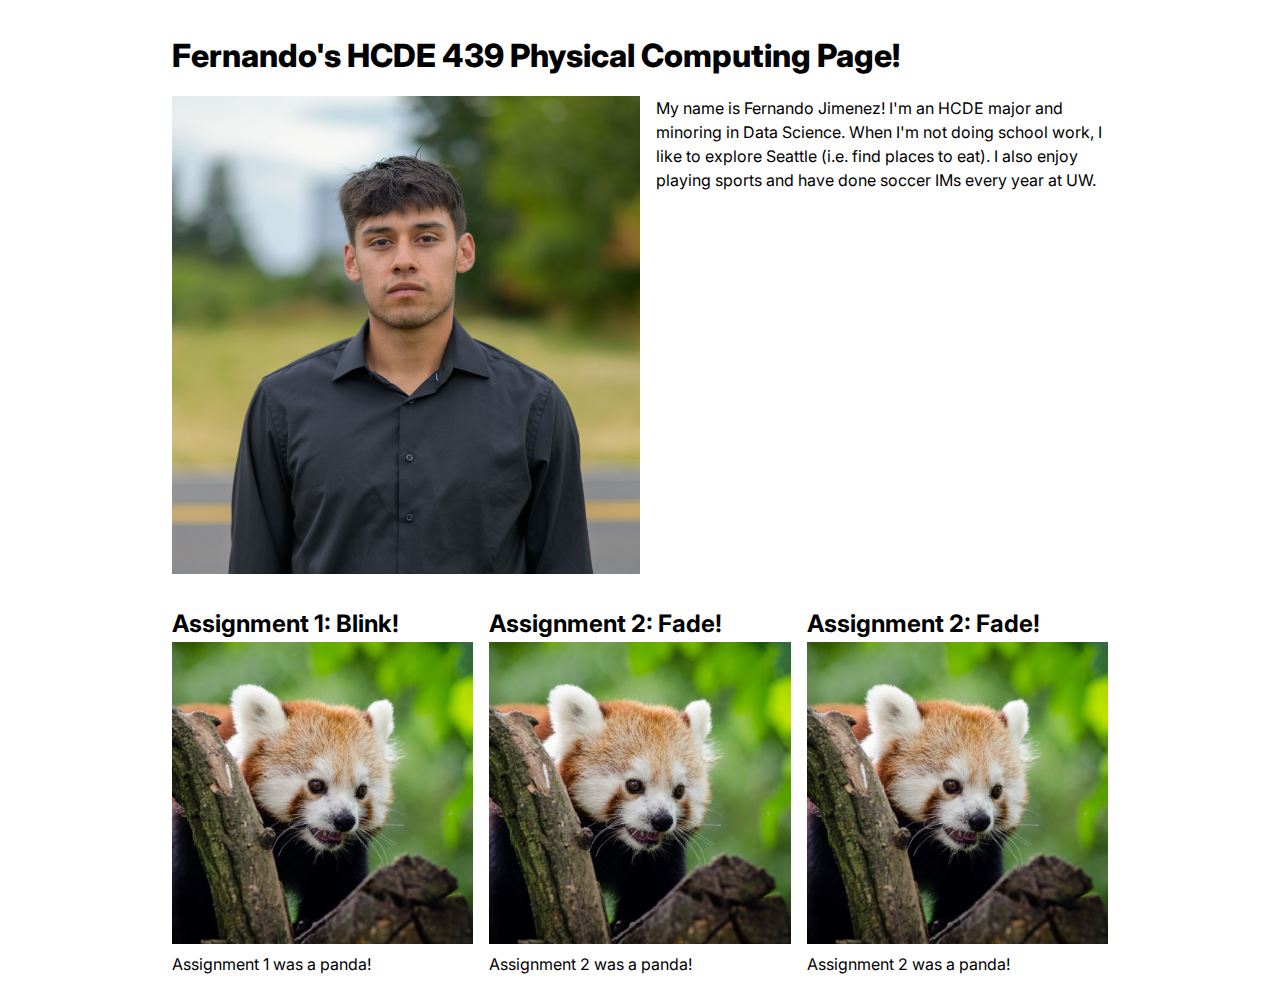
==== index.html @ 42ec4fe7 "Testing my portfolio site" ====
<!DOCTYPE html>
<html>
  <head>
    <meta charset="utf-8" />
    <meta name="viewport" content="width=device-width, maximum-scale=1.0" />

    <title>Example Student's HCDE 439 Physical Computing Page!</title>

    <link href="style.css" rel="stylesheet" />
  </head>
  <body>
    <h1>Fernando's HCDE 439 Physical Computing Page!</h1>

    <div class="header">
      <img src="profile-pic.jpeg" />
      <p>
        My name is Fernando Jimenez! I'm an HCDE major and minoring in Data Science. When I'm not doing school work, I like to 
        explore Seattle (i.e. find places to eat). I also enjoy playing sports and have done soccer IMs every year at UW.
      </p>
    </div>

    <div class="grid">
      <div class="assignment">
        <a href="a1.html">
          <h2>Assignment 1: Blink!</h2>
          <img src="red-panda.jpg" />
        </a>
        <p>Assignment 1 was a panda!</p>
      </div>

      <div class="assignment">
        <a href="a2.html">
          <h2>Assignment 2: Fade!</h2>
          <img src="red-panda.jpg" />
        </a>
        <p>Assignment 2 was a panda!</p>
      </div>

      <div class="assignment">
        <a href="a2.html">
          <h2>Assignment 2: Fade!</h2>
          <img src="red-panda.jpg" />
        </a>
        <p>Assignment 2 was a panda!</p>
      </div>
    </div>
  </body>
</html>
---- style.css ----
@import url("https://fonts.googleapis.com/css2?family=Inter:wght@100;200;300;400;500;600;700;800;900&display=swap");

*,
*::before,
*::after {
  box-sizing: border-box;
}

* {
  margin: 0;
}

img,
picture,
video,
canvas,
svg {
  display: block;
  max-width: 100%;
}

body {
  font-family: "Inter", sans-serif;
  line-height: 1.5;
  -webkit-font-smoothing: antialiased;
  max-width: 1000px;
  padding: 2em;
  margin: auto;
}

h1 {
  font-weight: 800;
}

h2 {
  font-weight: 700;
}

.header {
  display: flex;
  gap: 1em;
  margin-top: 1em;
}

.header img {
  width: 50%;
  object-fit: cover;
}

.grid {
  display: grid;
  grid-template-columns: repeat(auto-fit, minmax(250px, 1fr));
  gap: 1em;
  margin-top: 2em;
}

.assignment a {
  color: #000;
  text-decoration: none;
}

.assignment a:hover {
  color: #f06;
}

.assignment img {
  aspect-ratio: 1;
  object-fit: cover;
}

.assignment p {
  margin-top: 0.5em;
}
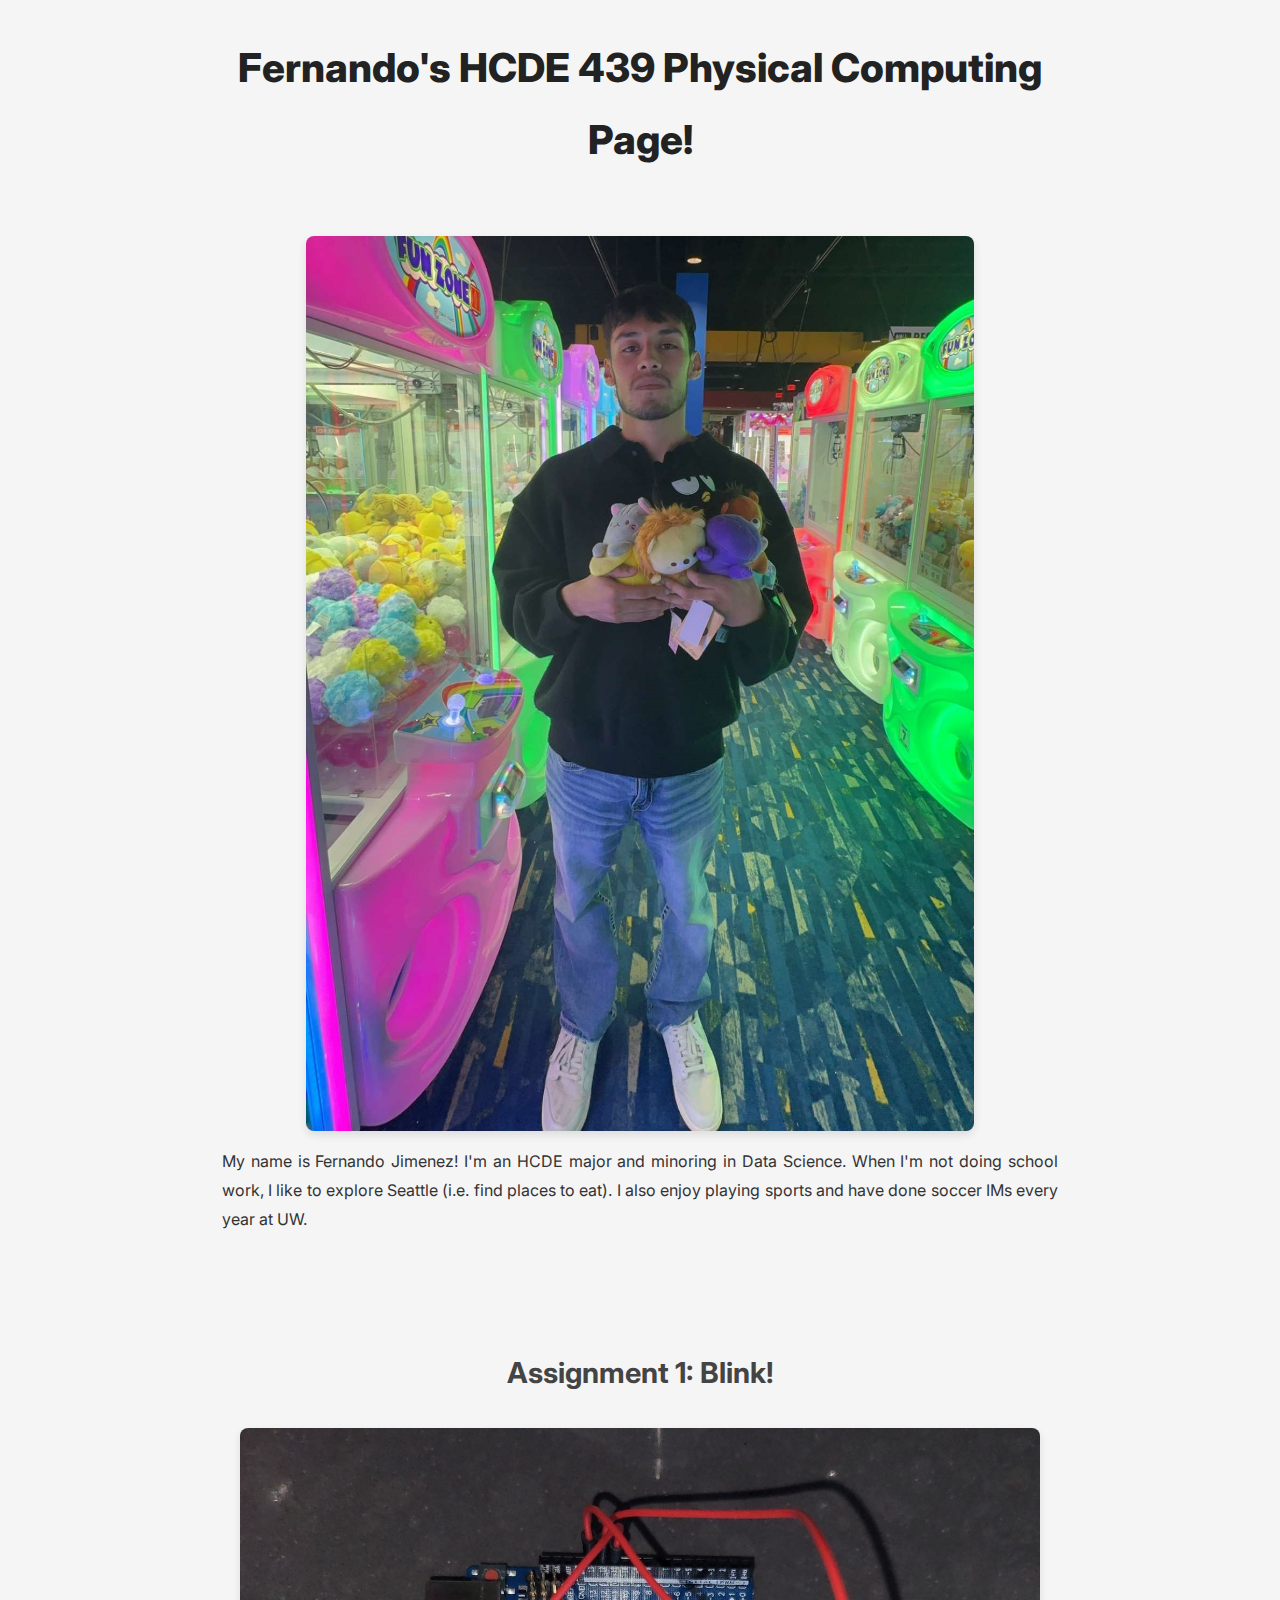
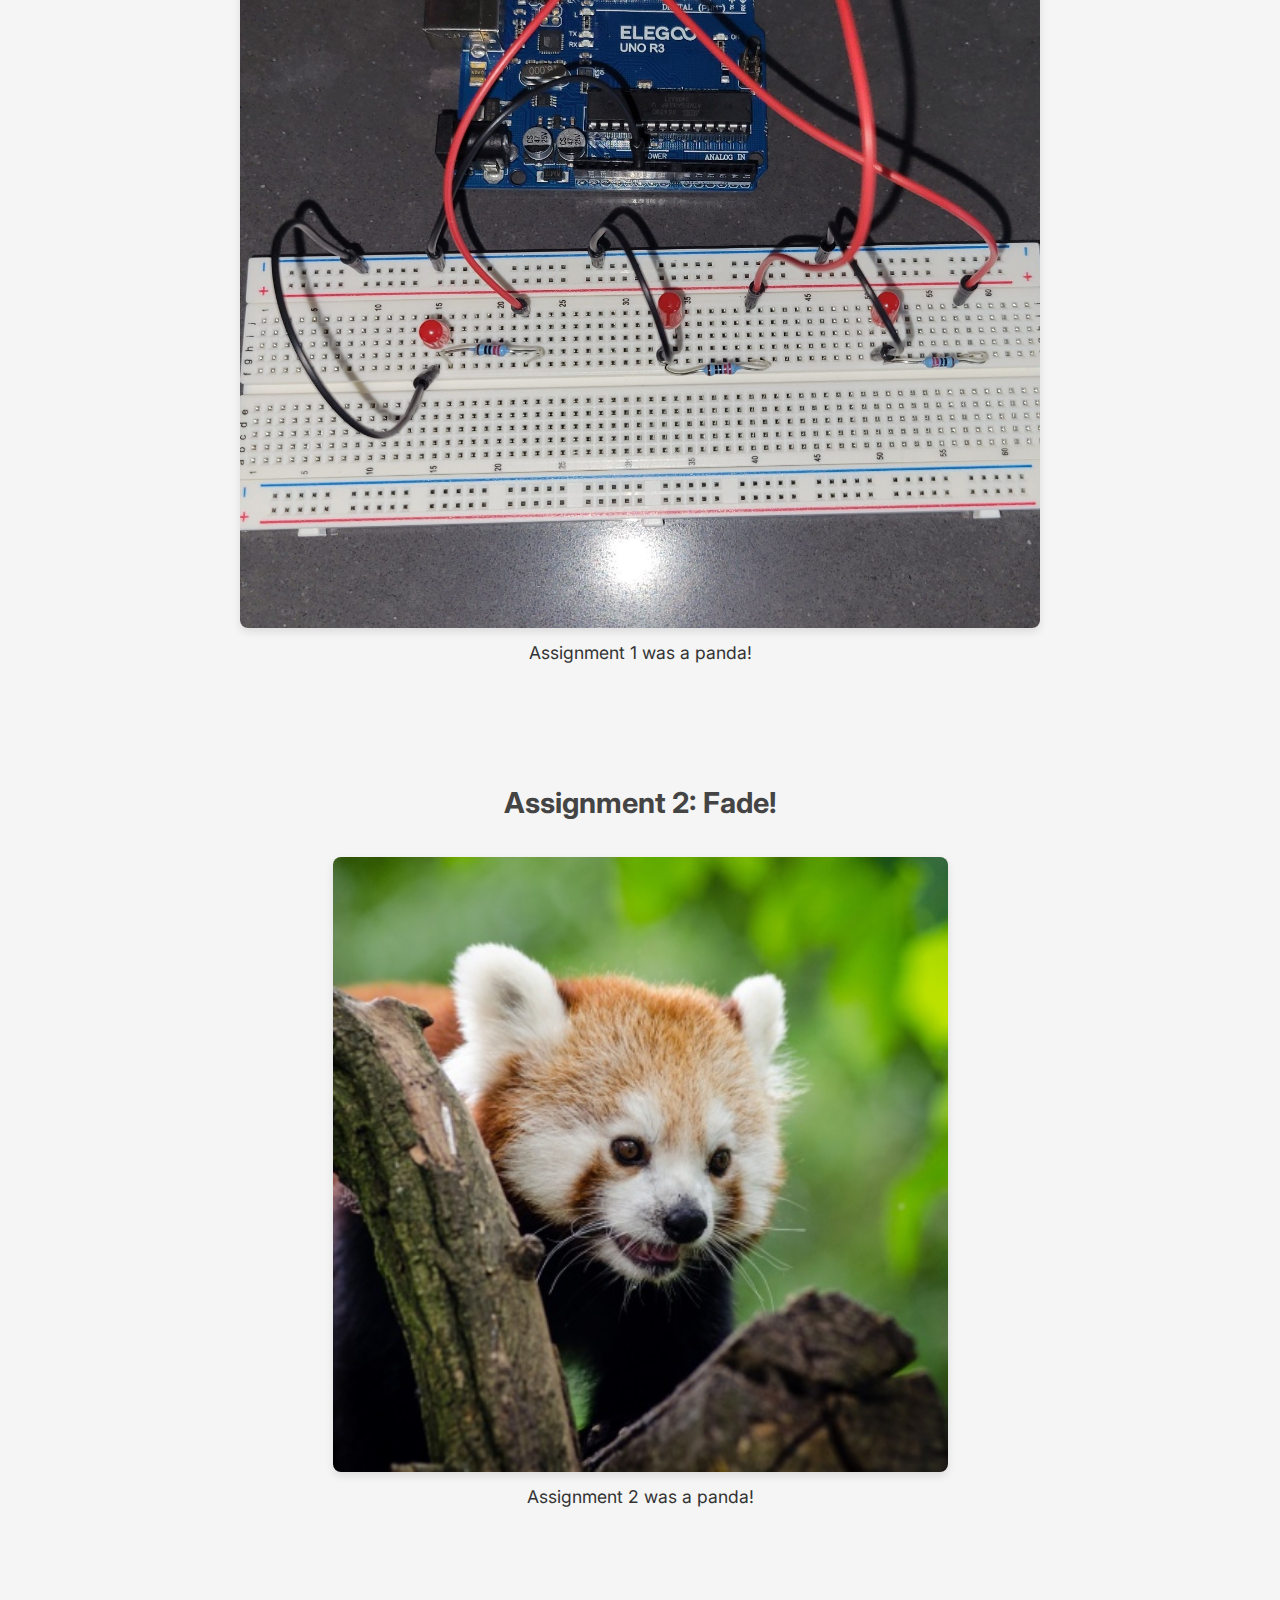
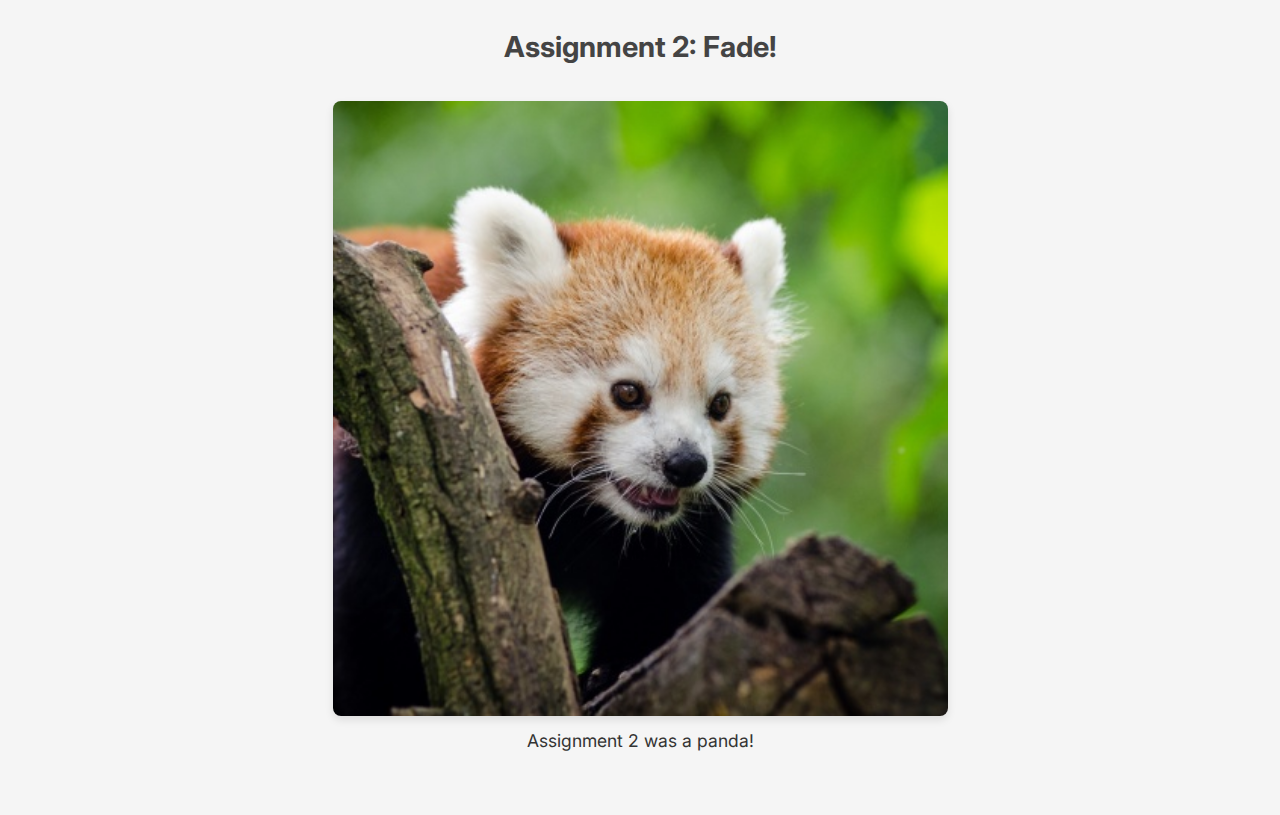
==== commit 06b4d772: "Done A1" ====
--- a/index.html
+++ b/index.html
@@ -12,7 +12,7 @@
     <h1>Fernando's HCDE 439 Physical Computing Page!</h1>
 
     <div class="header">
-      <img src="profile-pic.jpeg" />
+      <img src="arcade.jpg" />
       <p>
         My name is Fernando Jimenez! I'm an HCDE major and minoring in Data Science. When I'm not doing school work, I like to 
         explore Seattle (i.e. find places to eat). I also enjoy playing sports and have done soccer IMs every year at UW.
@@ -23,7 +23,7 @@
       <div class="assignment">
         <a href="a1.html">
           <h2>Assignment 1: Blink!</h2>
-          <img src="red-panda.jpg" />
+          <img src="a1_top_view.jpg" />
         </a>
         <p>Assignment 1 was a panda!</p>
       </div>
--- a/style.css
+++ b/style.css
@@ -71,3 +71,137 @@
 .assignment p {
   margin-top: 0.5em;
 }
+
+@import url("https://fonts.googleapis.com/css2?family=Inter:wght@100;200;300;400;500;600;700;800;900&display=swap");
+
+*,
+*::before,
+*::after {
+  box-sizing: border-box;
+}
+
+body {
+  font-family: "Inter", sans-serif;
+  line-height: 1.8;
+  -webkit-font-smoothing: antialiased;
+  max-width: 900px; /* Increased width for better content fit */
+  margin: auto;
+  padding: 2em;
+  background-color: #f5f5f5; /* Soft gray background */
+  color: #333; /* Dark text for readability */
+}
+
+h1 {
+  font-size: 2.5rem;
+  font-weight: 800;
+  color: #222;
+  text-align: center;
+  margin-bottom: 1.5em;
+}
+
+h2 {
+  font-size: 1.8rem;
+  font-weight: 700;
+  color: #444;
+  margin-top: 2em;
+  margin-bottom: 1em;
+  text-align: center;
+}
+
+p {
+  font-size: 1rem;
+  margin-bottom: 1.5em;
+  text-align: justify; /* Makes longer text easier to read */
+}
+
+img {
+  max-width: 100%;
+  height: auto;
+  border-radius: 8px;
+  box-shadow: 0 4px 8px rgba(0, 0, 0, 0.1);
+}
+
+.header {
+  display: flex;
+  flex-direction: column;
+  align-items: center;
+  gap: 1em;
+  margin-bottom: 2em;
+}
+
+.header img {
+  width: 80%;
+}
+
+.grid {
+  display: grid;
+  grid-template-columns: 1fr;
+  gap: 1.5em;
+  align-items: center;
+  justify-items: center;
+}
+
+video {
+  width: 100%;
+  max-width: 600px;
+  margin: 2em auto;
+  border-radius: 8px;
+  box-shadow: 0 4px 8px rgba(0, 0, 0, 0.1);
+}
+
+pre {
+  background-color: #222;
+  color: #f5f5f5;
+  padding: 1.5em;
+  border-radius: 8px;
+  overflow-x: auto;
+  font-size: 0.95rem;
+  margin: 2em auto;
+  box-shadow: 0 4px 8px rgba(0, 0, 0, 0.1);
+}
+
+code {
+  font-family: "Courier New", Courier, monospace;
+}
+
+strong {
+  color: #f06;
+  font-weight: bold;
+}
+
+/* Specific to the Questions Section */
+.grid img {
+  width: 100%;
+  max-width: 800px;
+  margin: auto;
+}
+
+.grid p {
+  font-size: 1.1rem;
+  margin-top: 0.5em;
+  text-align: center;
+}
+
+/* Responsive Design */
+@media (max-width: 768px) {
+  body {
+    padding: 1.5em;
+  }
+
+  h1 {
+    font-size: 2rem;
+  }
+
+  h2 {
+    font-size: 1.5rem;
+  }
+
+  pre {
+    font-size: 0.85rem;
+  }
+
+  video {
+    max-width: 100%;
+  }
+}
+
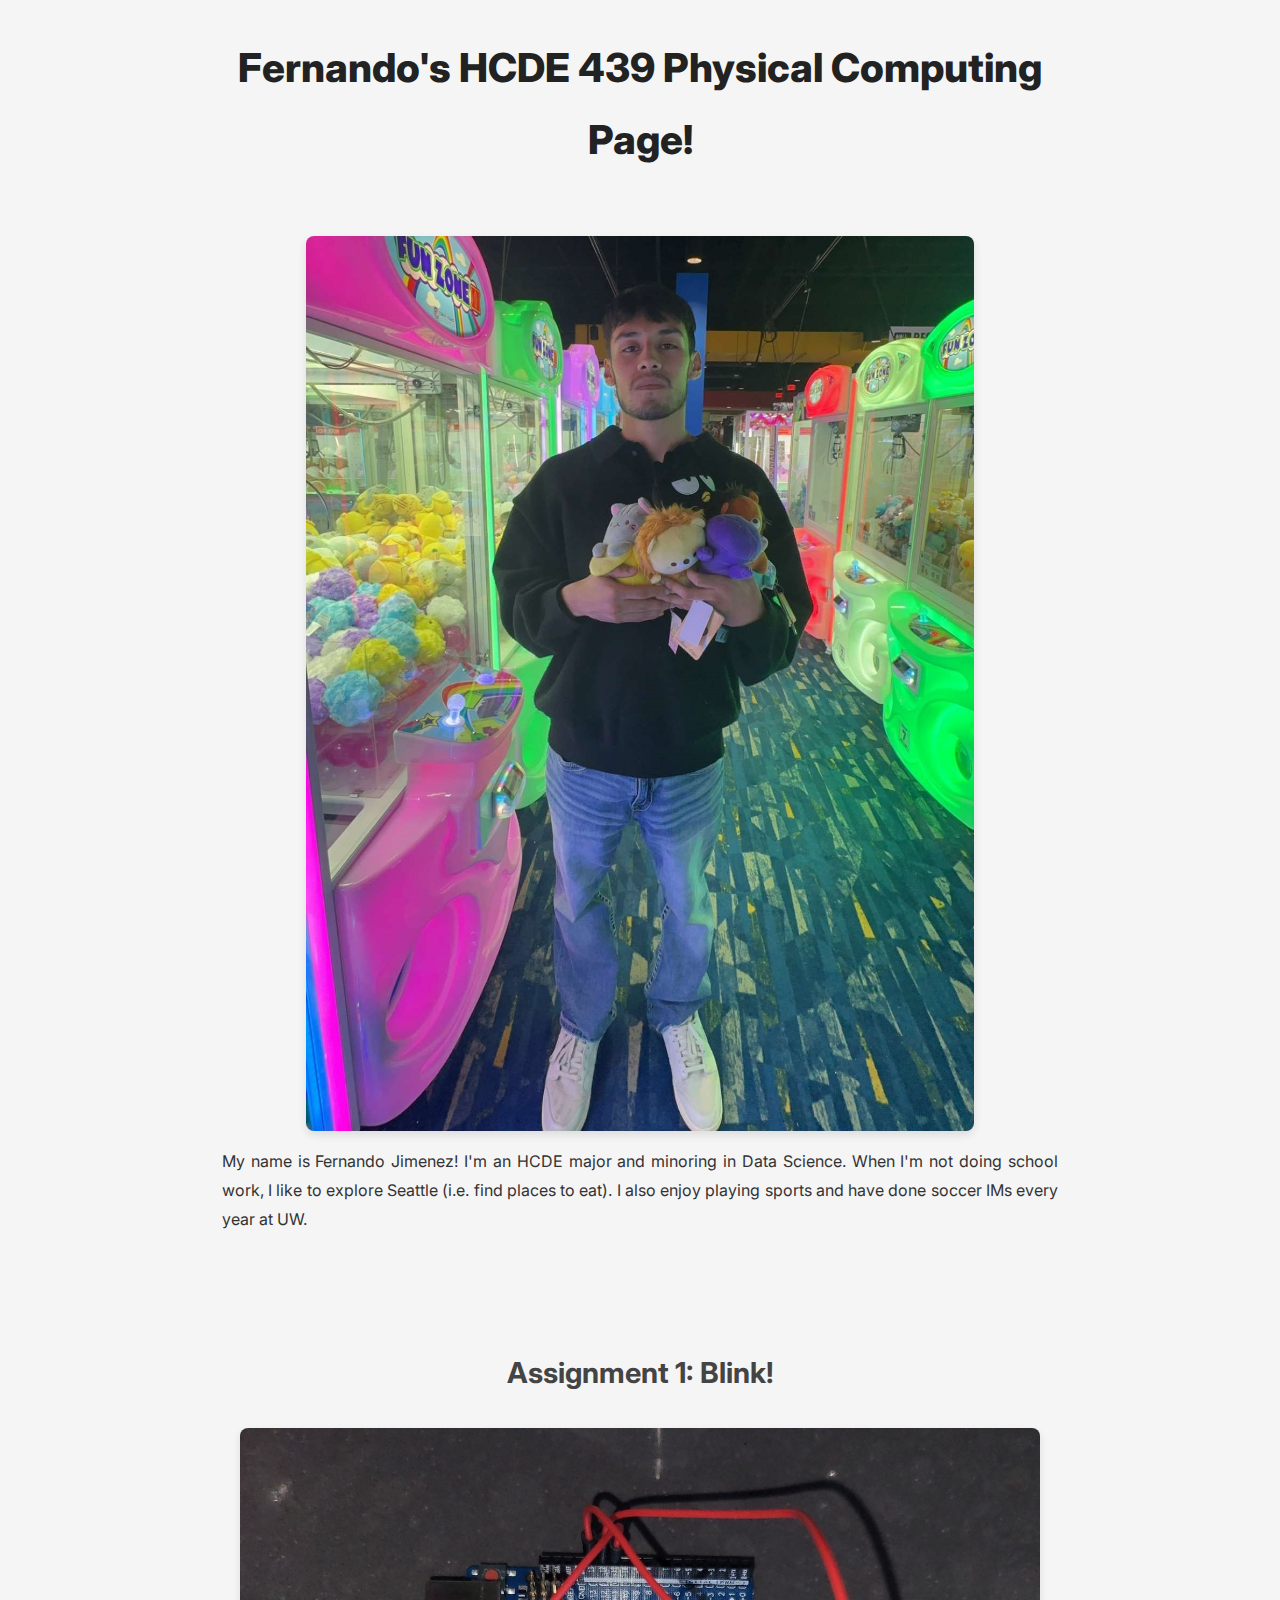
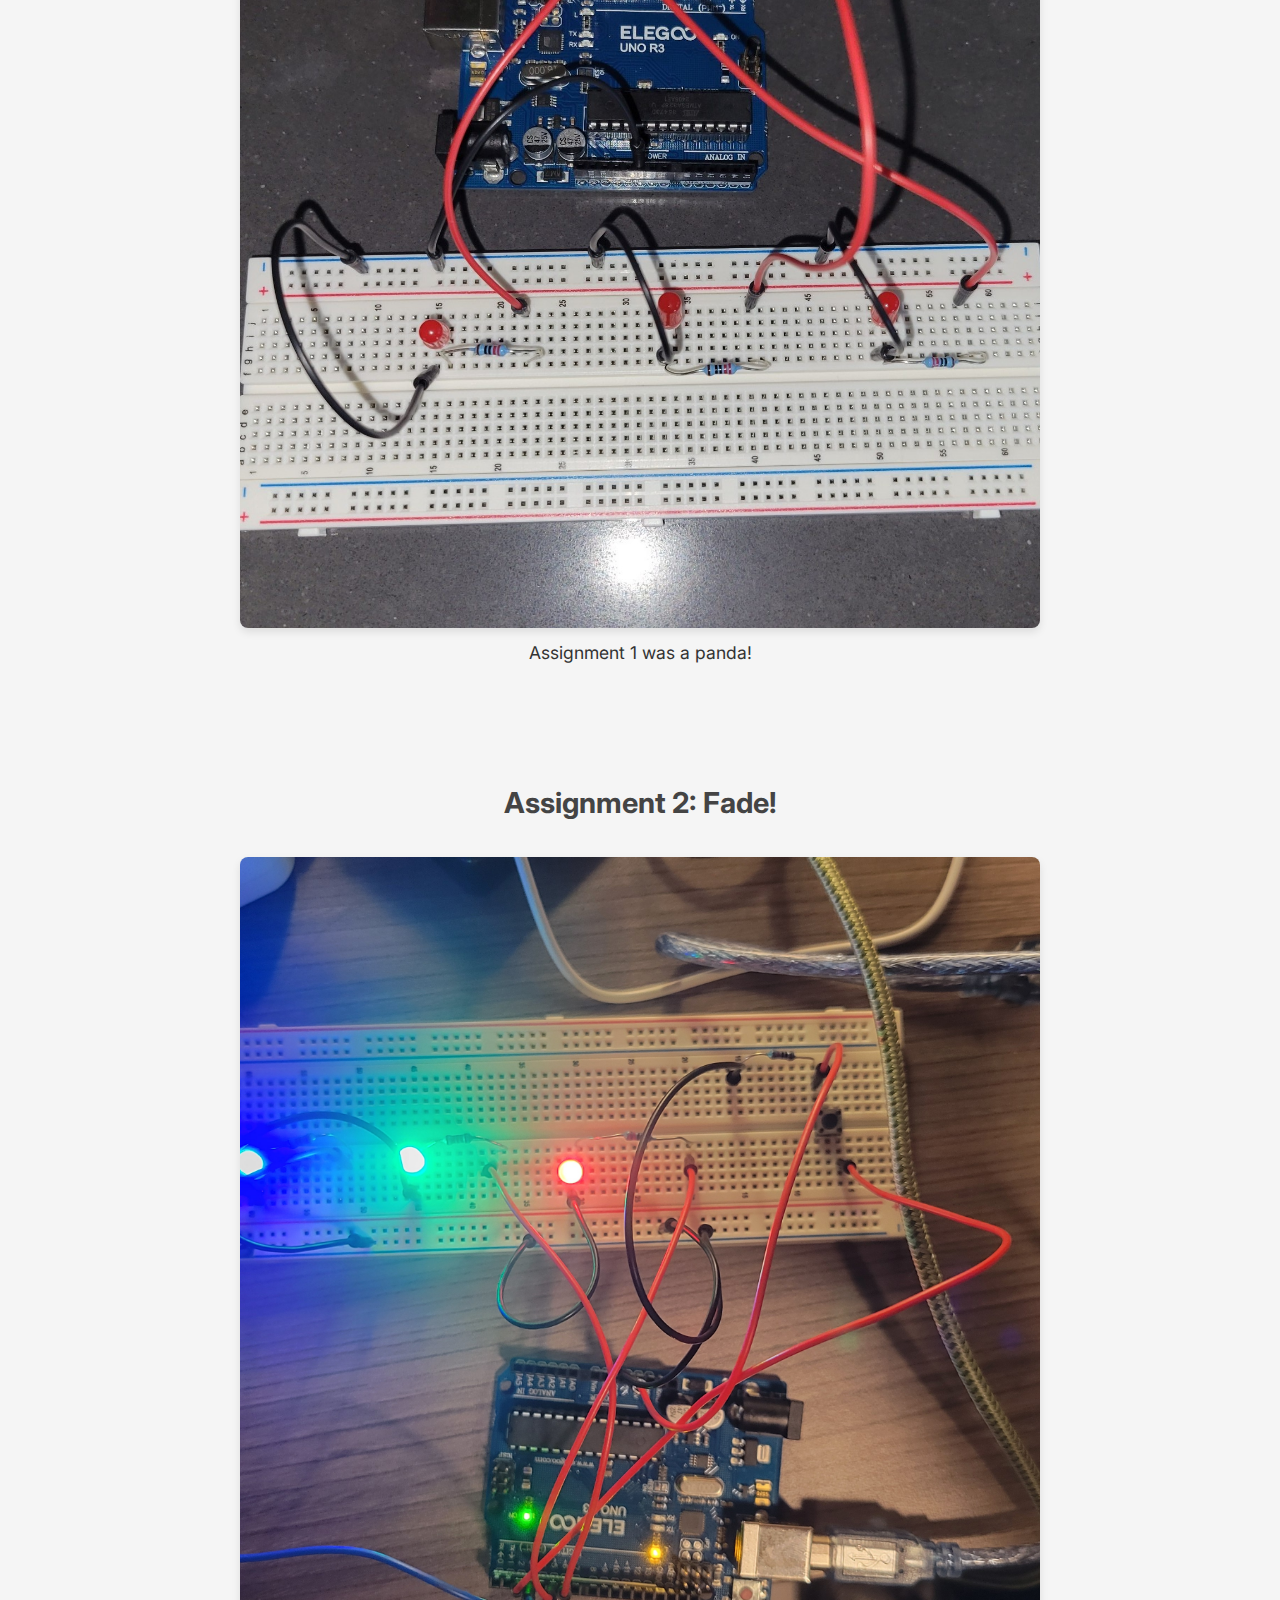
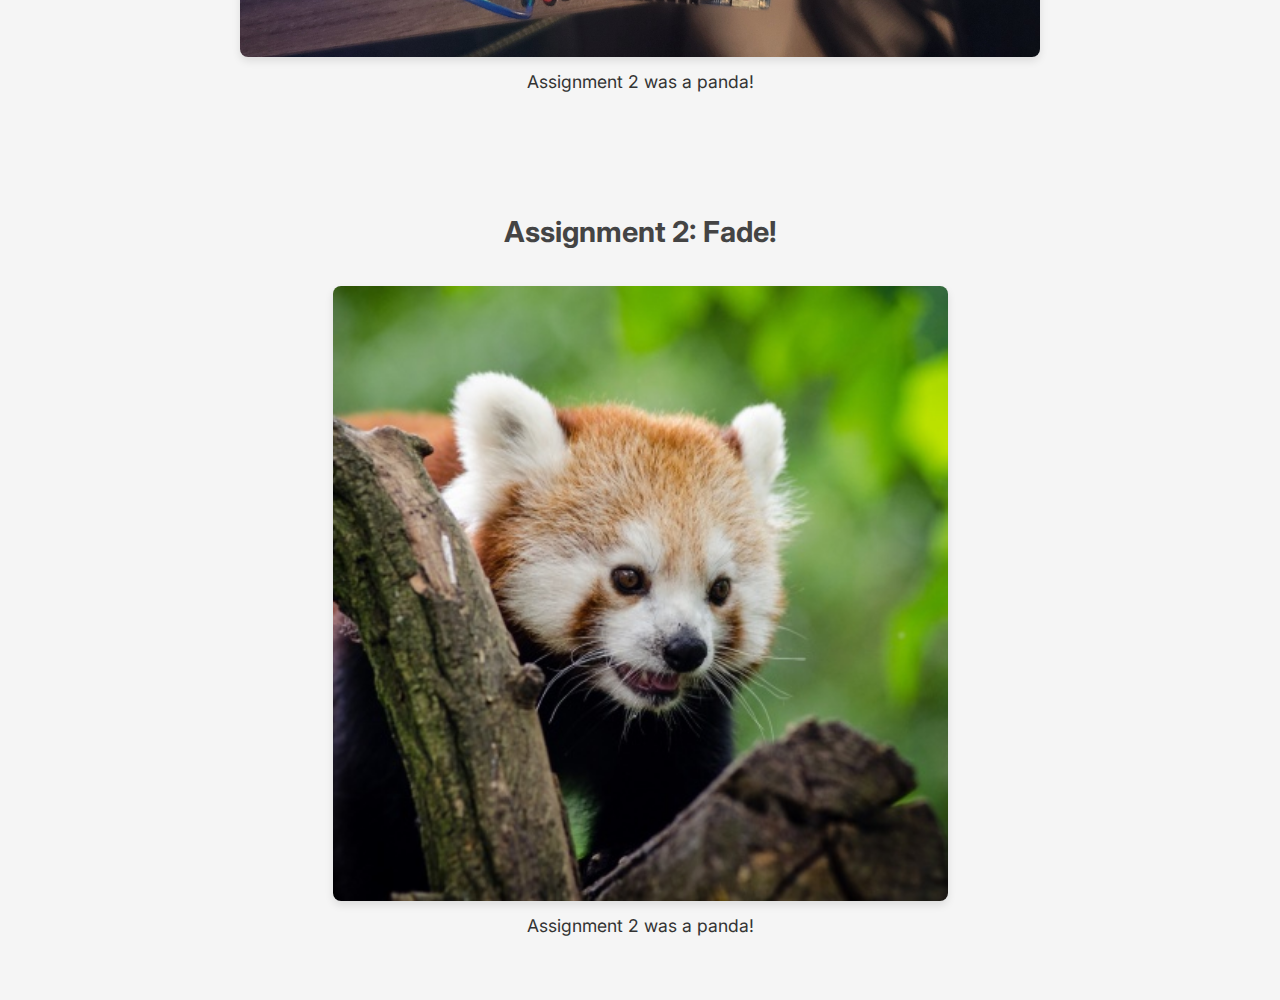
==== commit 852ac47f: "Update index.html" ====
--- a/index.html
+++ b/index.html
@@ -31,7 +31,7 @@
       <div class="assignment">
         <a href="a2.html">
           <h2>Assignment 2: Fade!</h2>
-          <img src="red-panda.jpg" />
+          <img src="a2_top_view.jpg" />
         </a>
         <p>Assignment 2 was a panda!</p>
       </div>
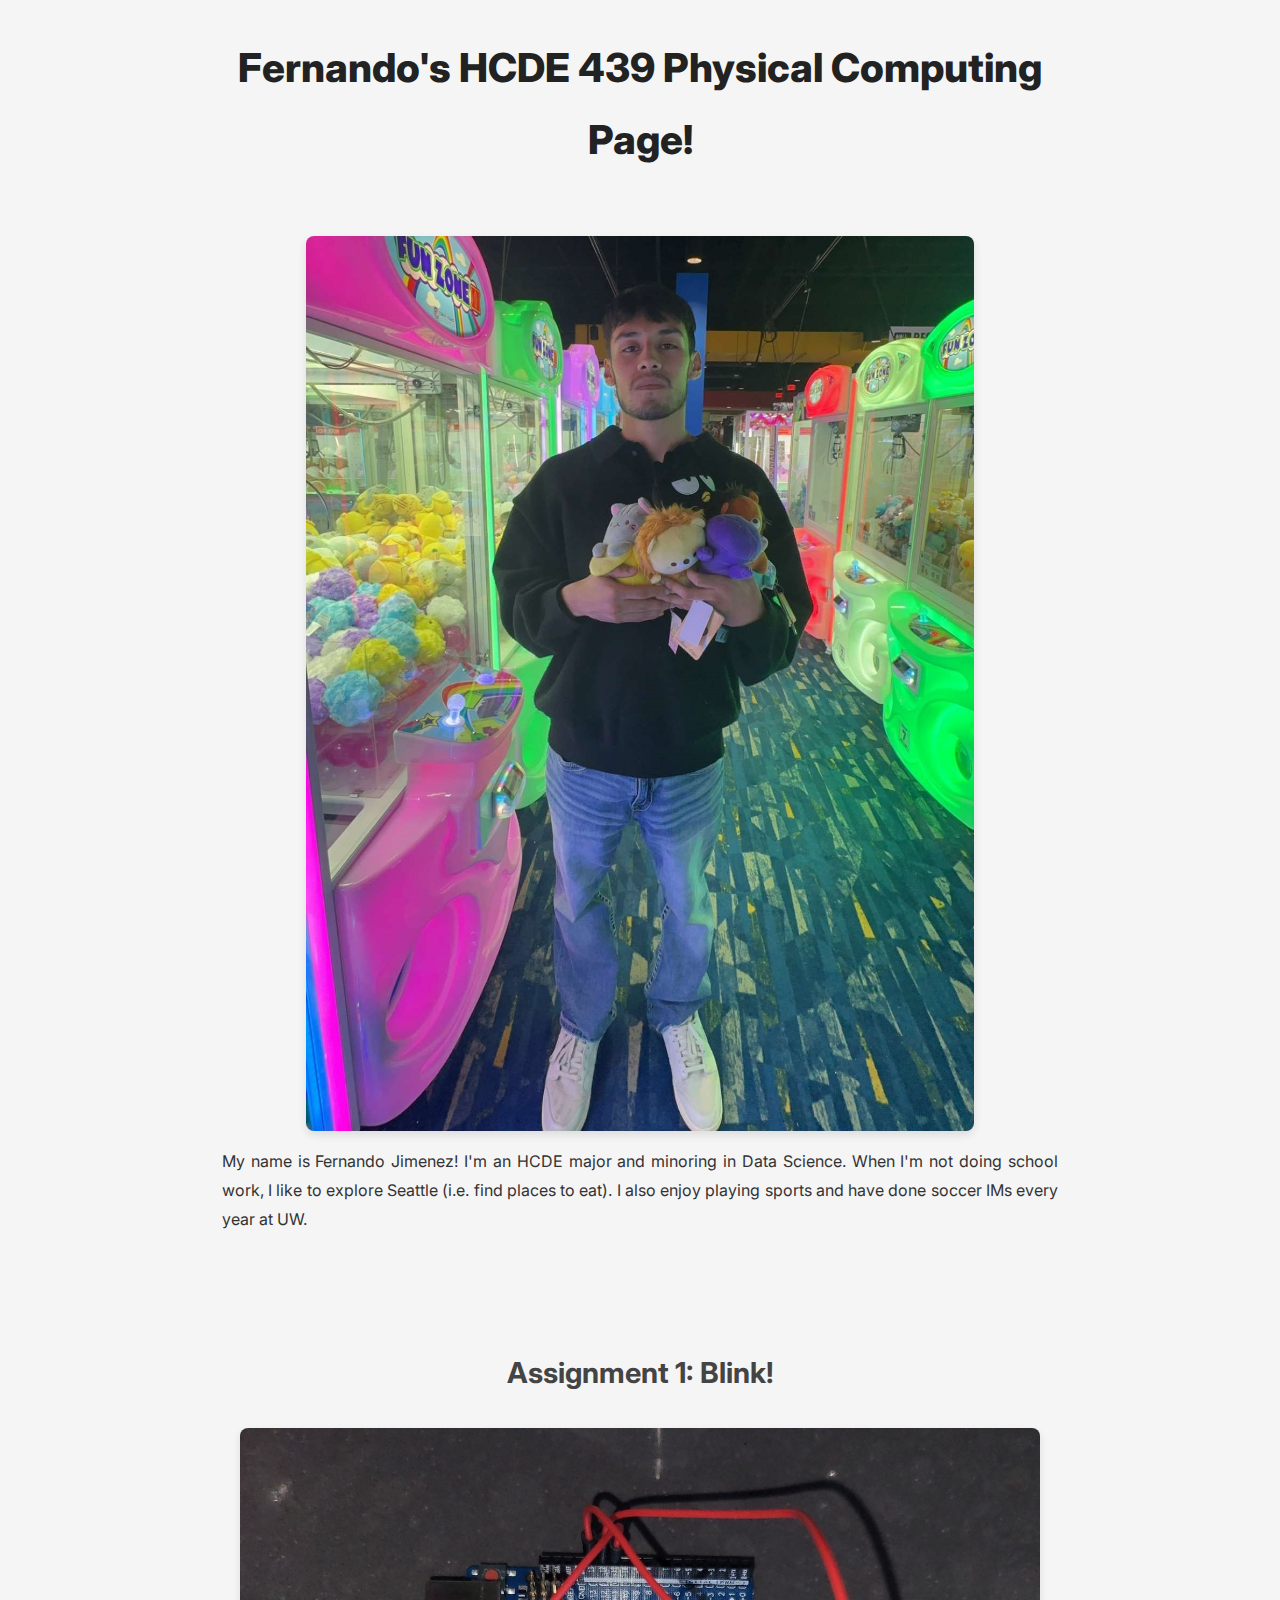
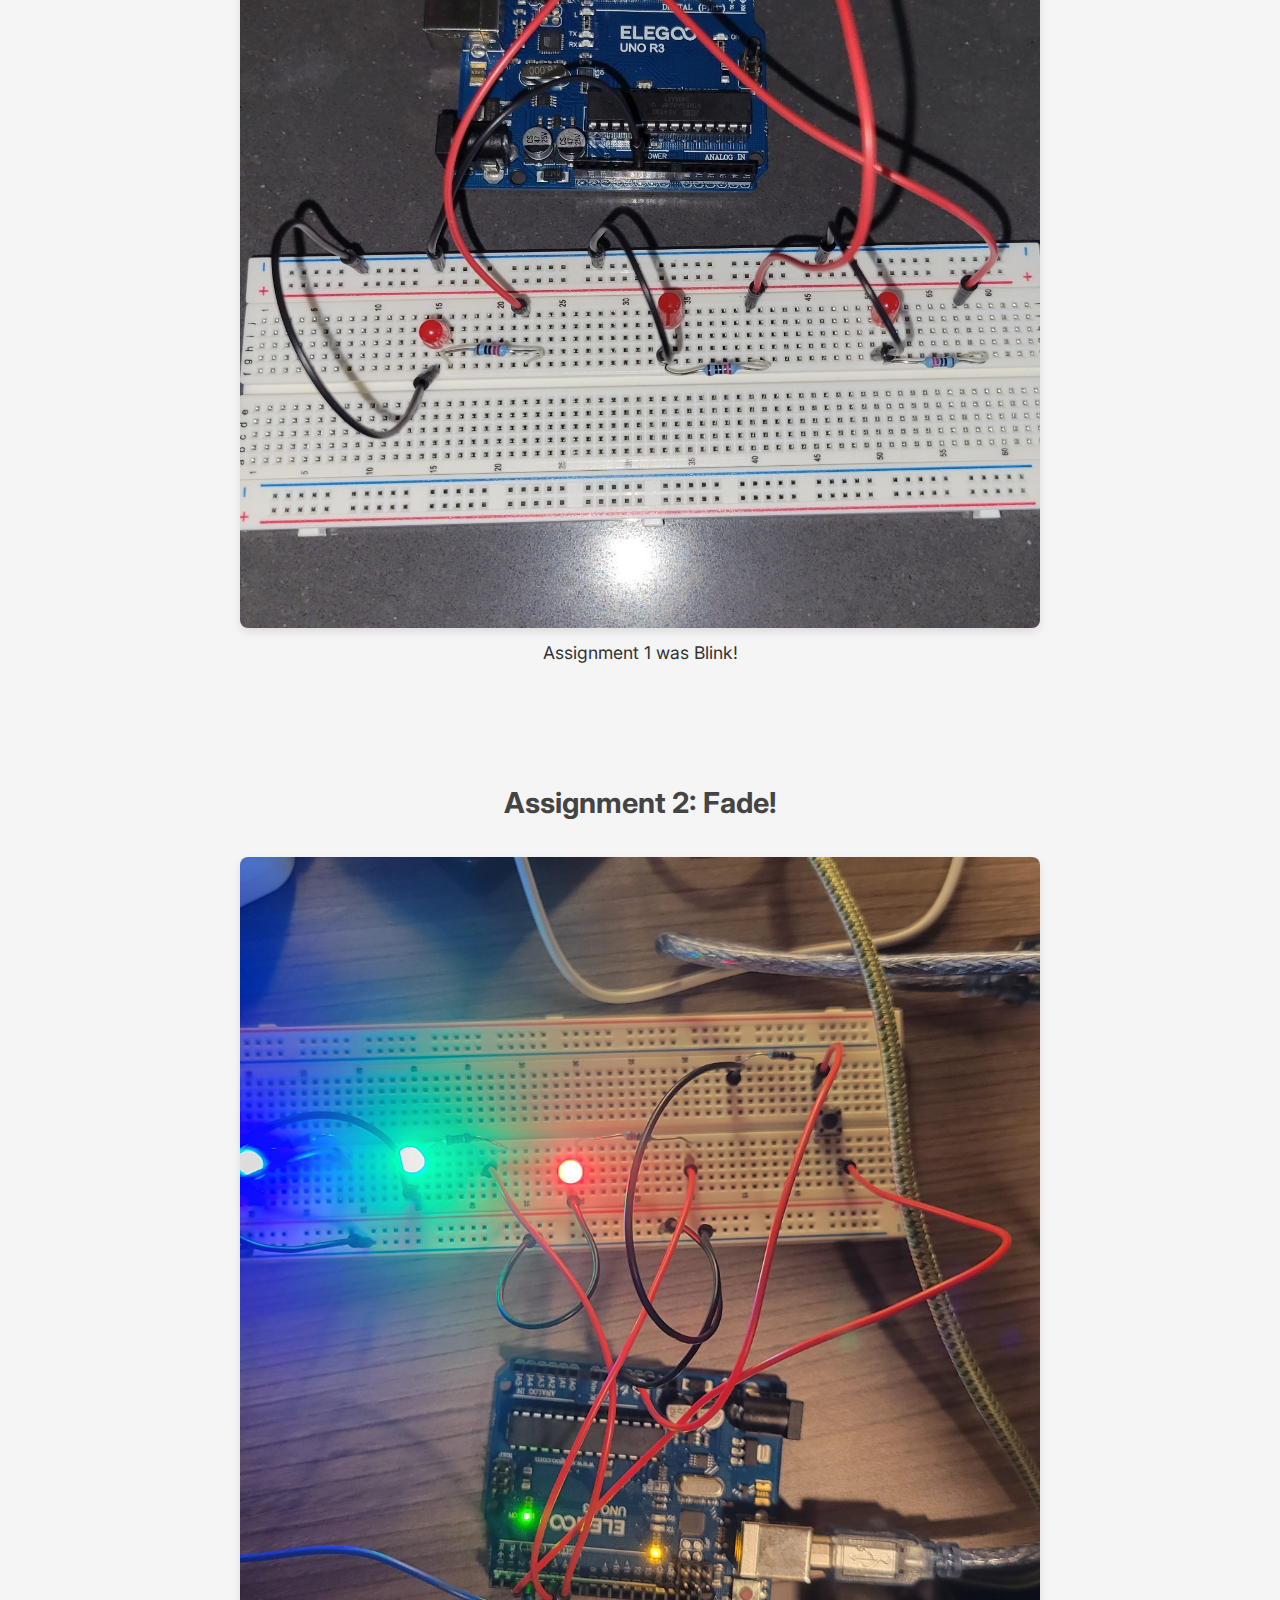
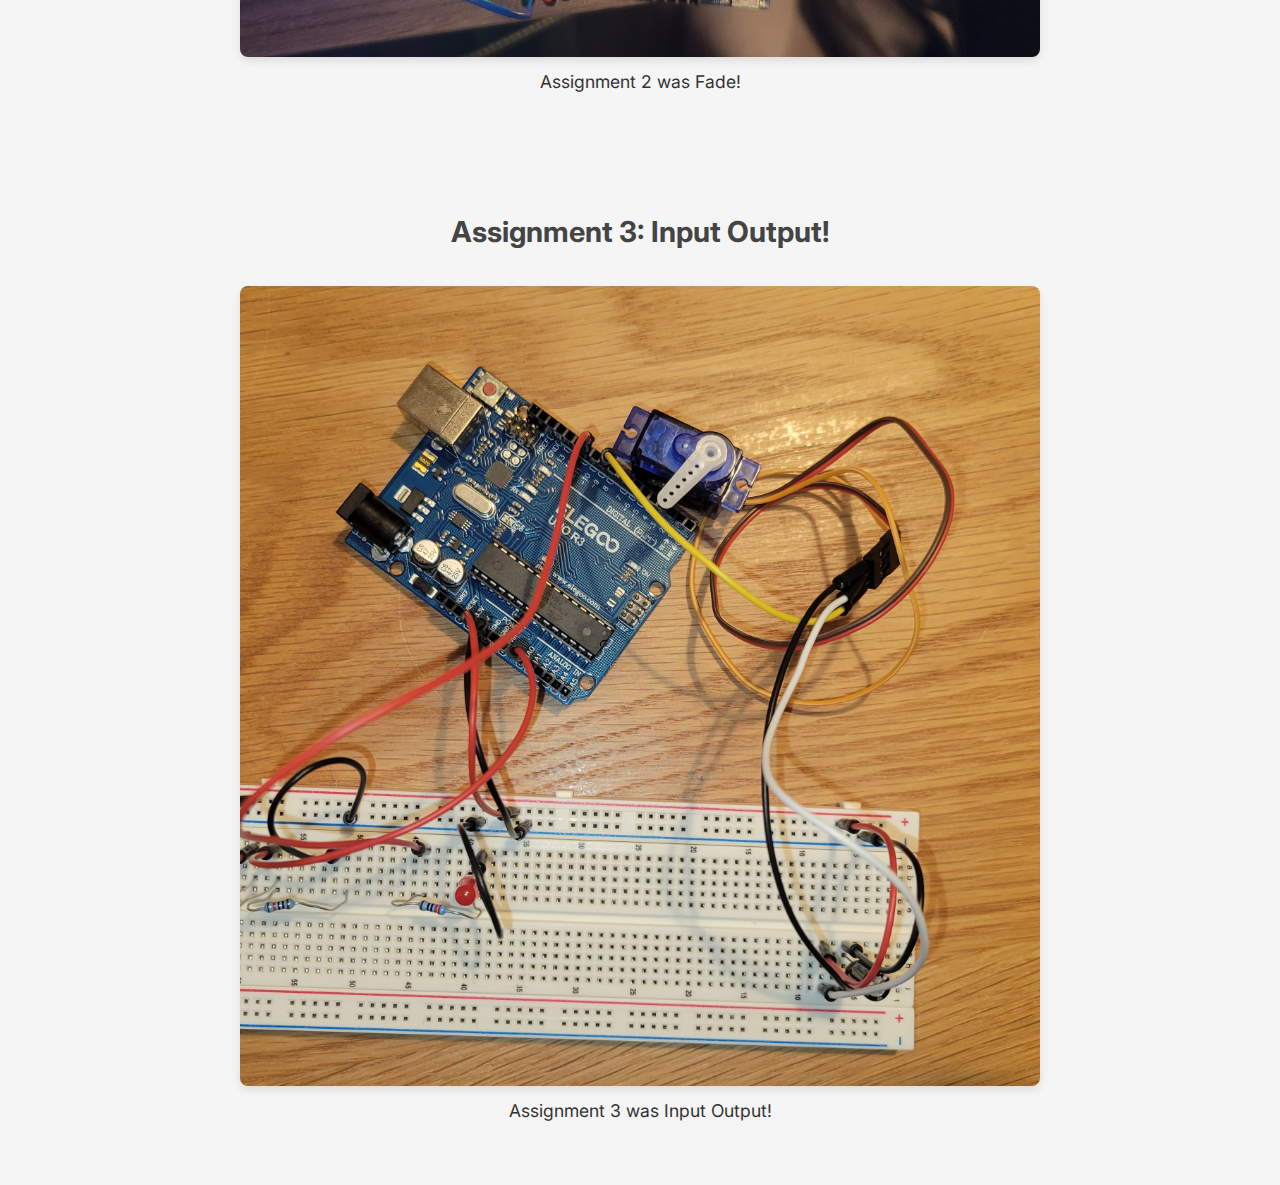
==== commit cb658ef1: "done a3" ====
--- a/index.html
+++ b/index.html
@@ -25,7 +25,7 @@
           <h2>Assignment 1: Blink!</h2>
           <img src="a1_top_view.jpg" />
         </a>
-        <p>Assignment 1 was a panda!</p>
+        <p>Assignment 1 was Blink!</p>
       </div>
 
       <div class="assignment">
@@ -33,15 +33,15 @@
           <h2>Assignment 2: Fade!</h2>
           <img src="a2_top_view.jpg" />
         </a>
-        <p>Assignment 2 was a panda!</p>
+        <p>Assignment 2 was Fade!</p>
       </div>
 
       <div class="assignment">
-        <a href="a2.html">
-          <h2>Assignment 2: Fade!</h2>
-          <img src="red-panda.jpg" />
+        <a href="a3.html">
+          <h2>Assignment 3: Input Output!</h2>
+          <img src="a3_top_view.jpg" />
         </a>
-        <p>Assignment 2 was a panda!</p>
+        <p>Assignment 3 was Input Output!</p>
       </div>
     </div>
   </body>
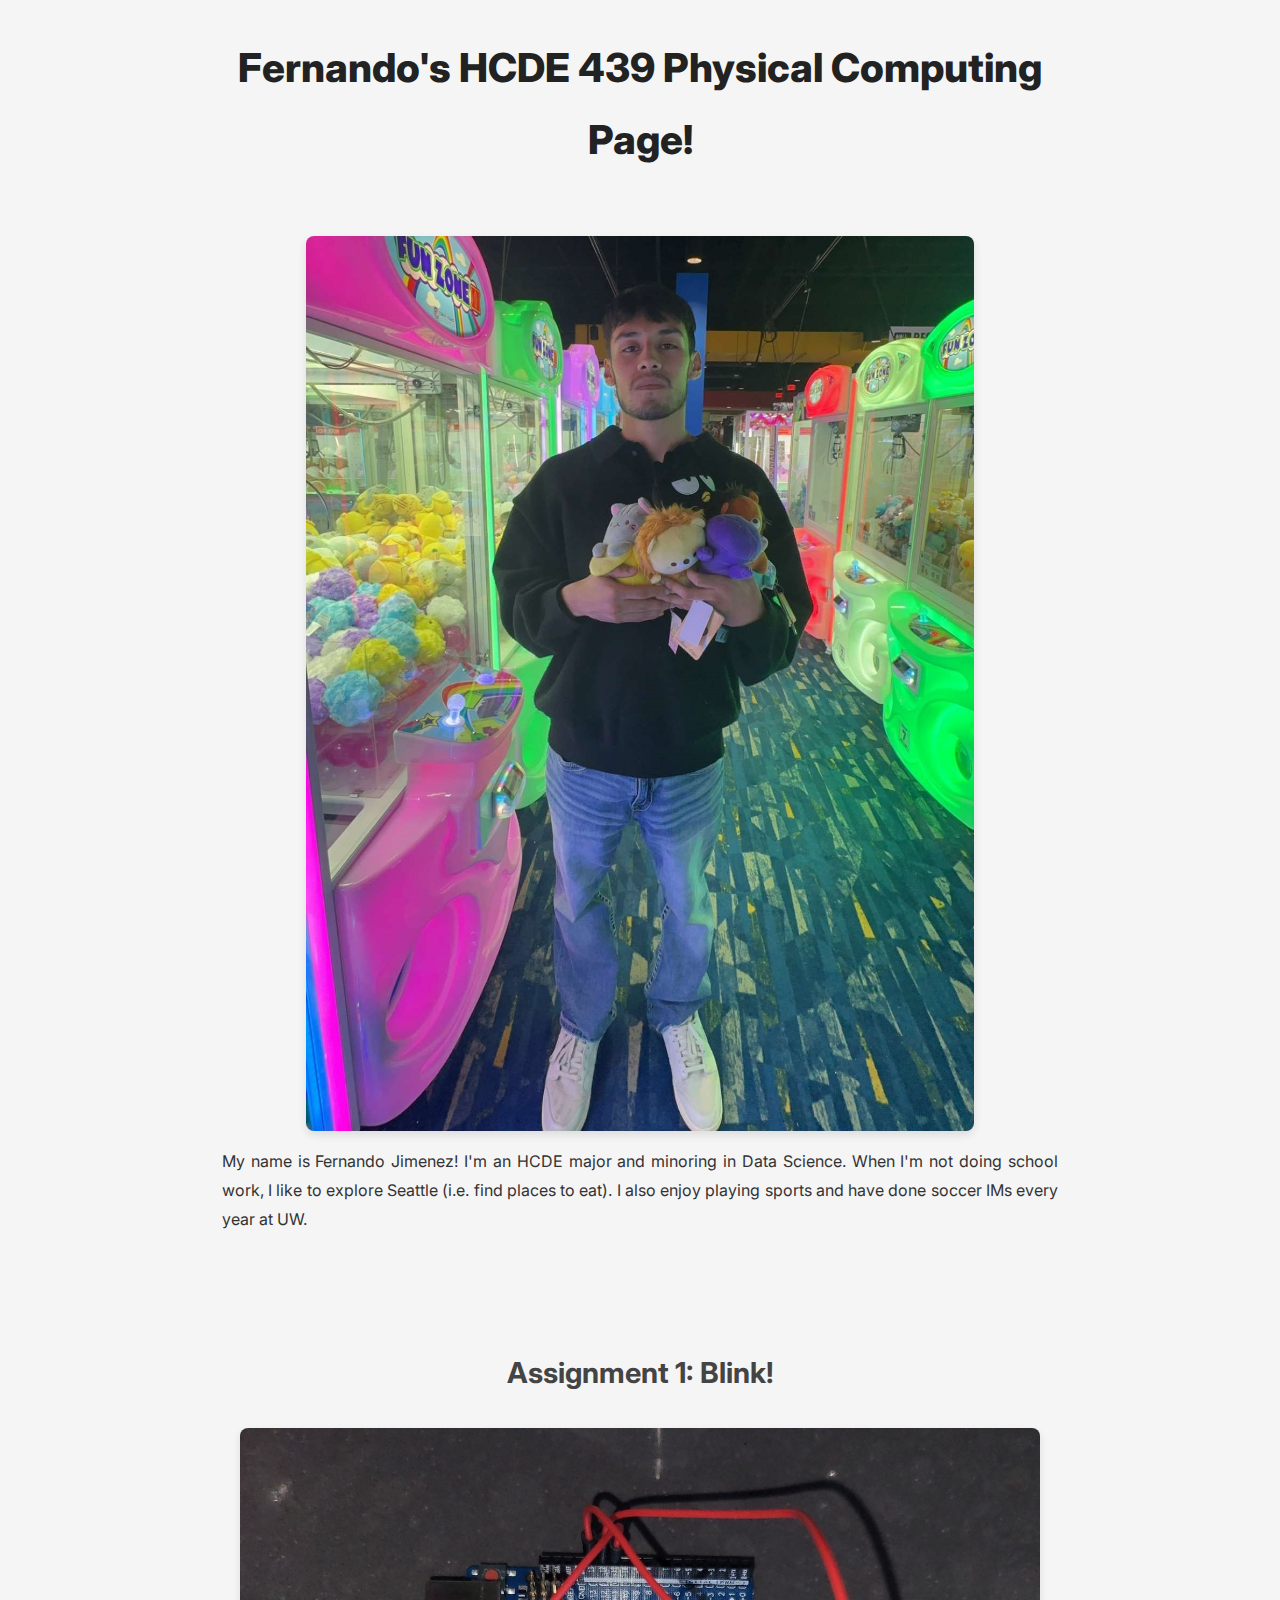
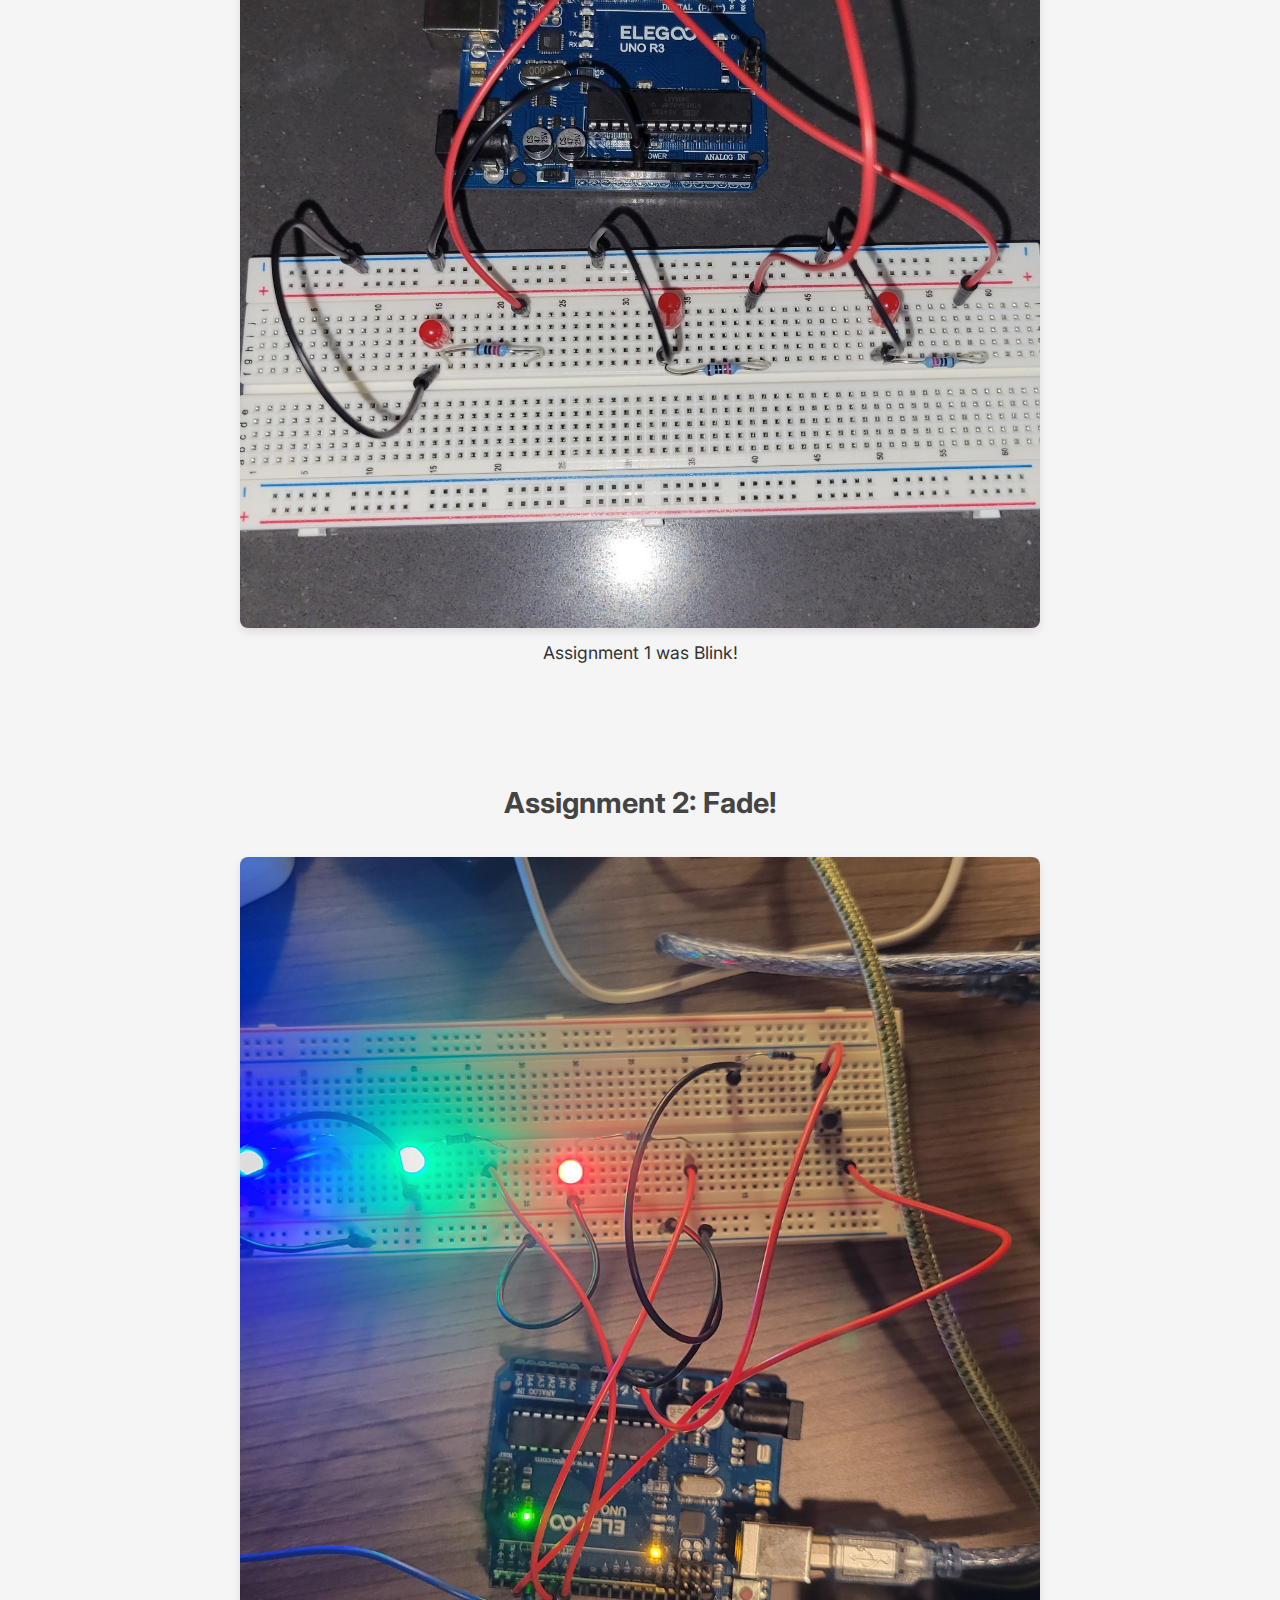
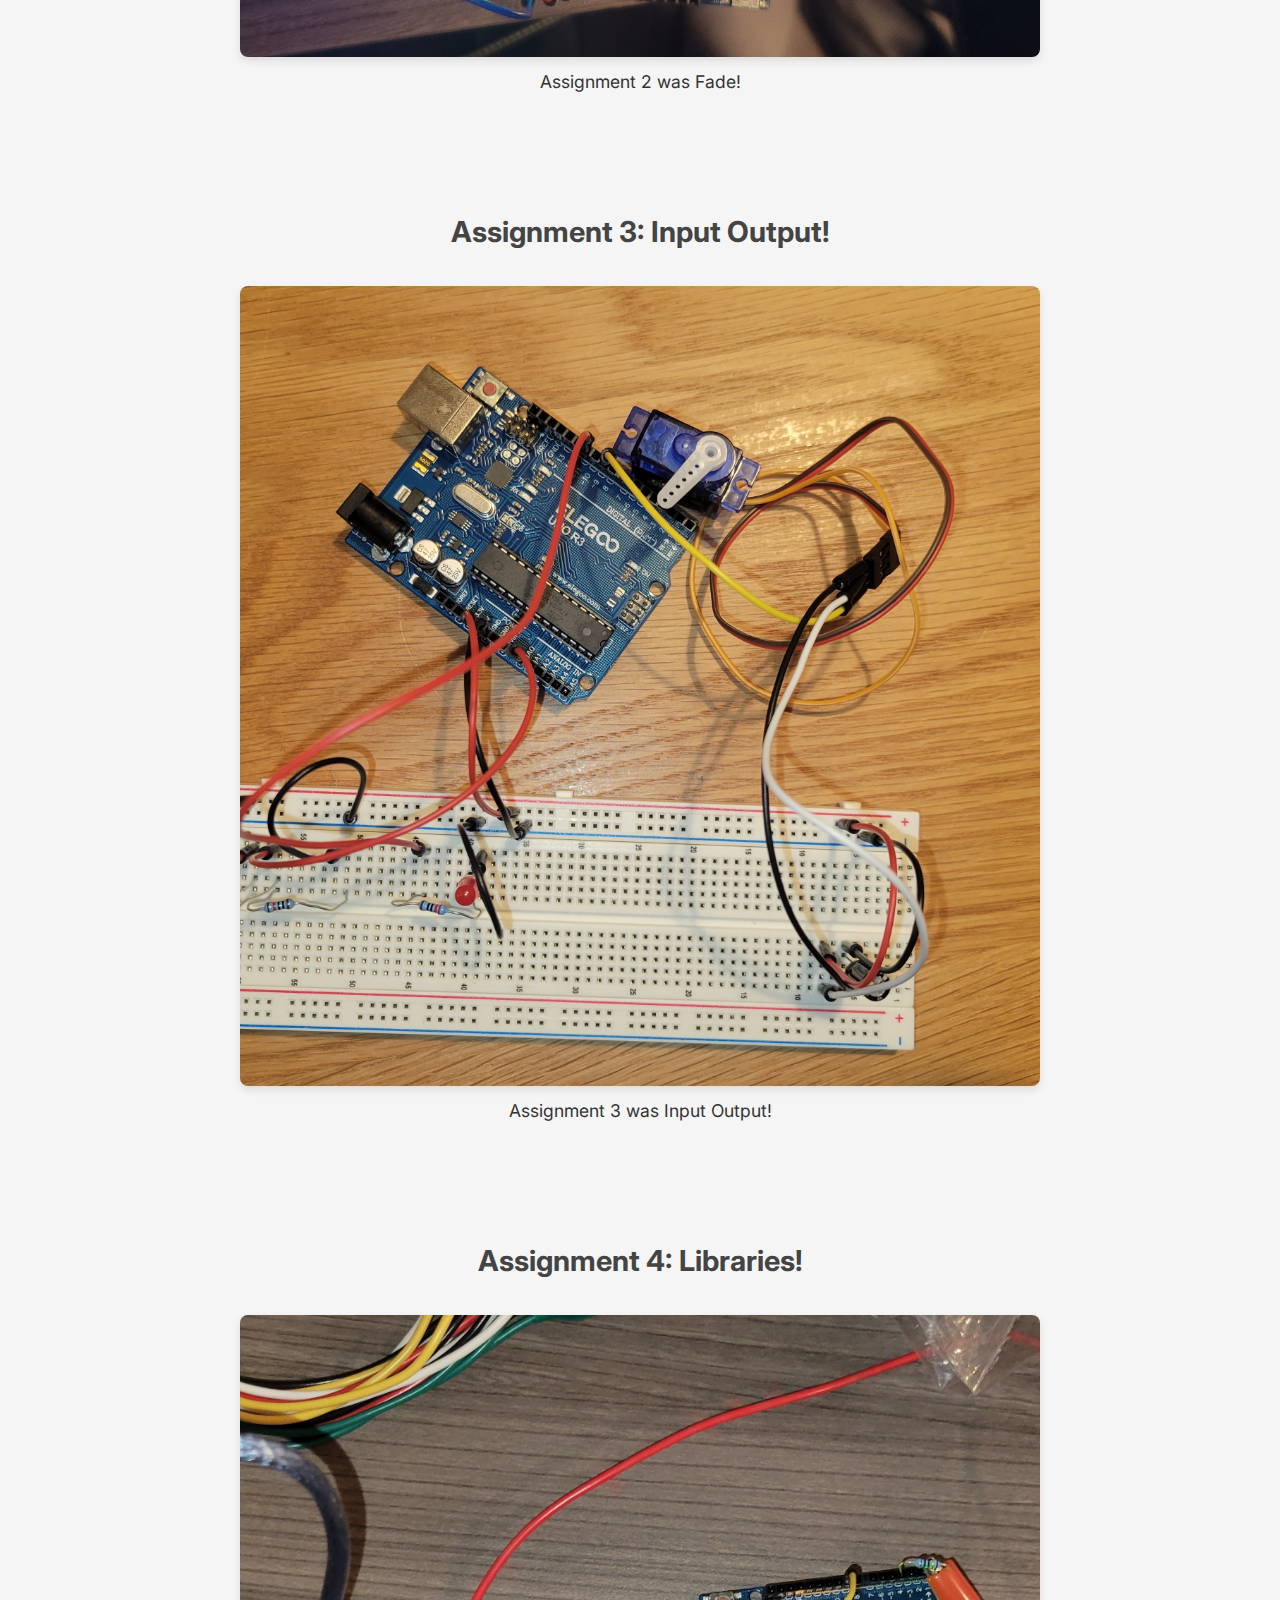
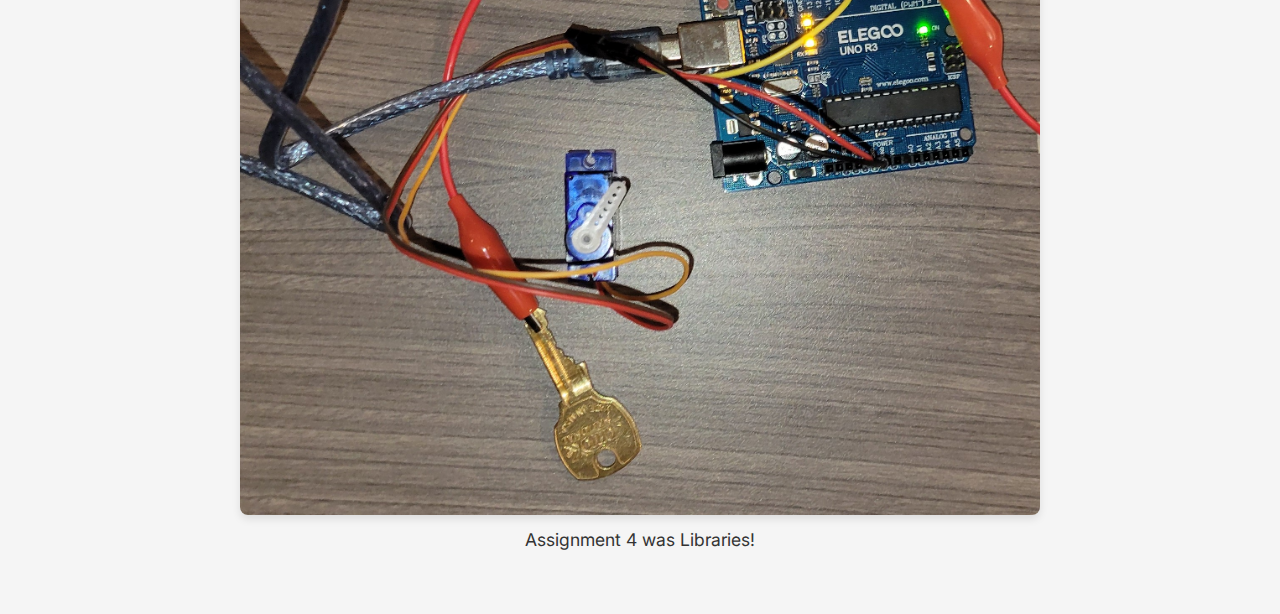
==== commit 76626dcf: "Done a4" ====
--- a/index.html
+++ b/index.html
@@ -43,6 +43,14 @@
         </a>
         <p>Assignment 3 was Input Output!</p>
       </div>
+
+      <div class="assignment">
+        <a href="a4.html">
+          <h2>Assignment 4: Libraries!</h2>
+          <img src="a4.top_view.jpg" />
+        </a>
+        <p>Assignment 4 was Libraries!</p>
+      </div>
     </div>
   </body>
 </html>
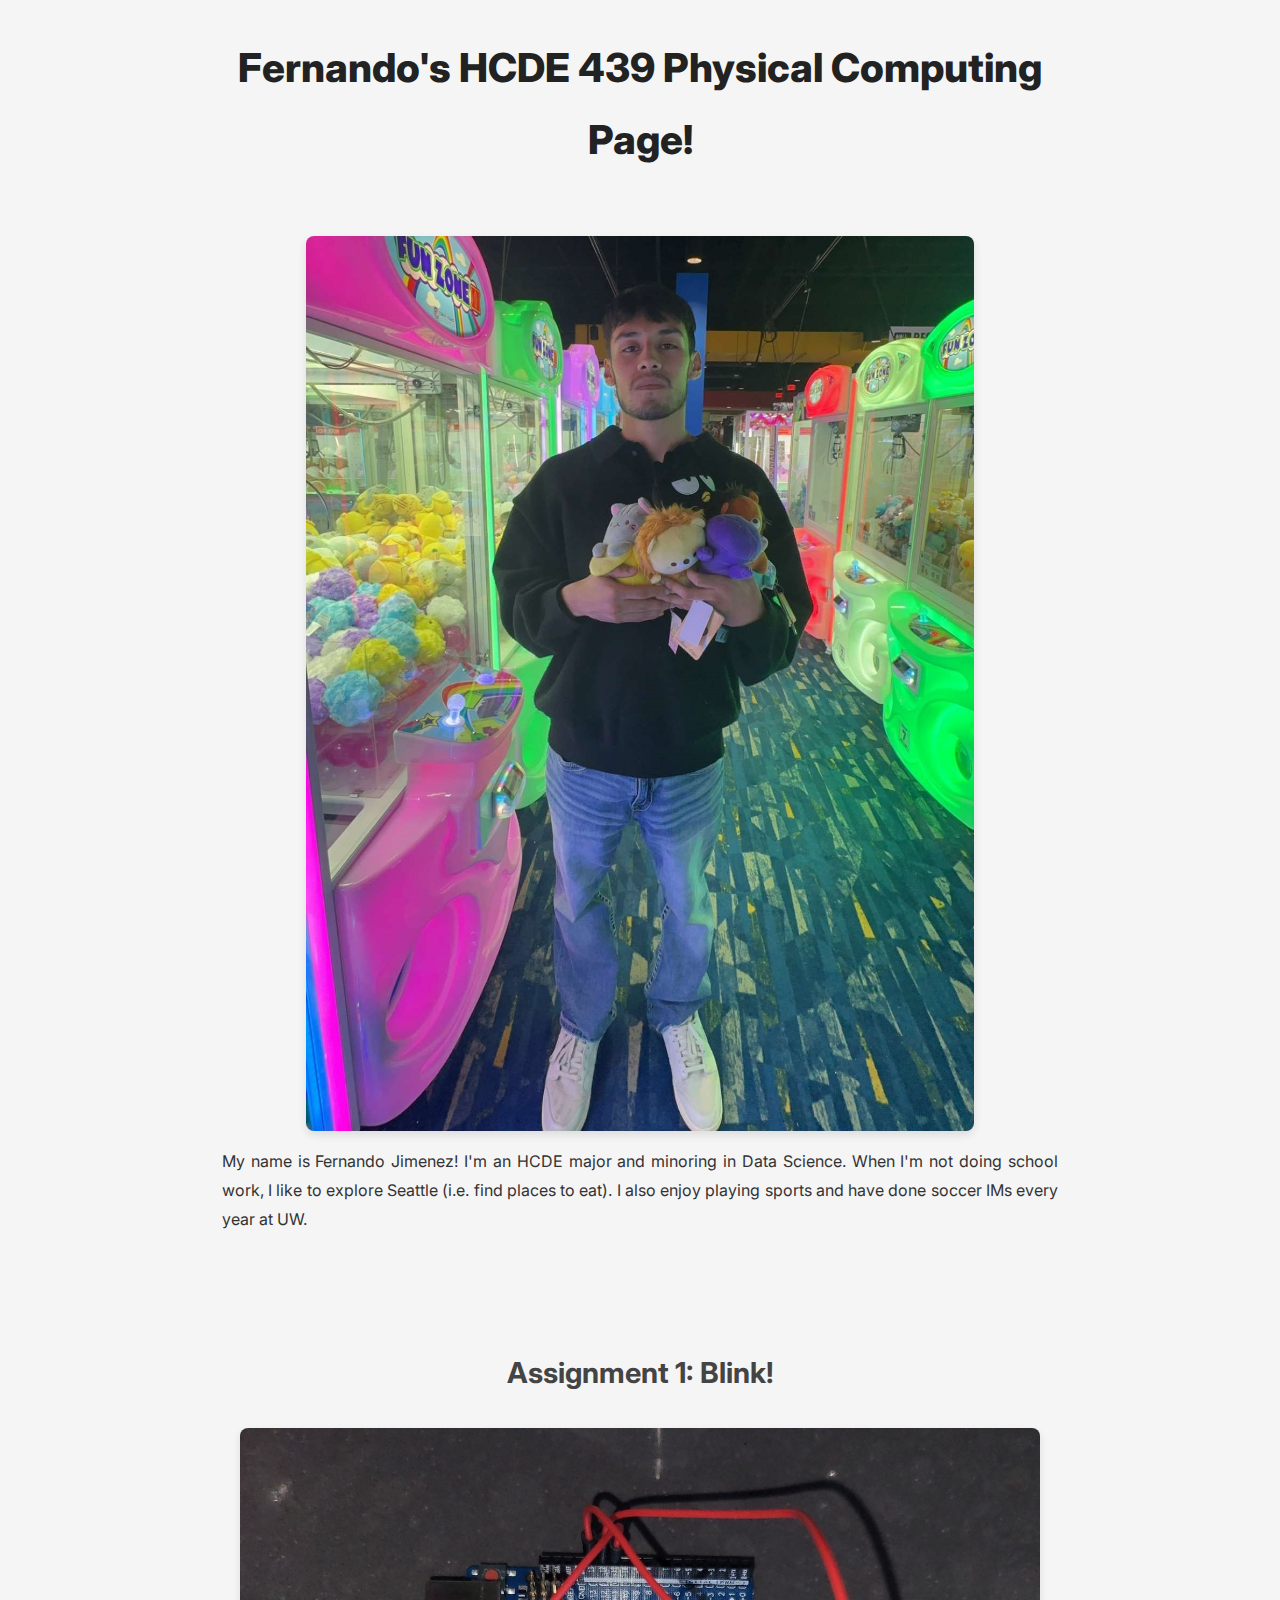
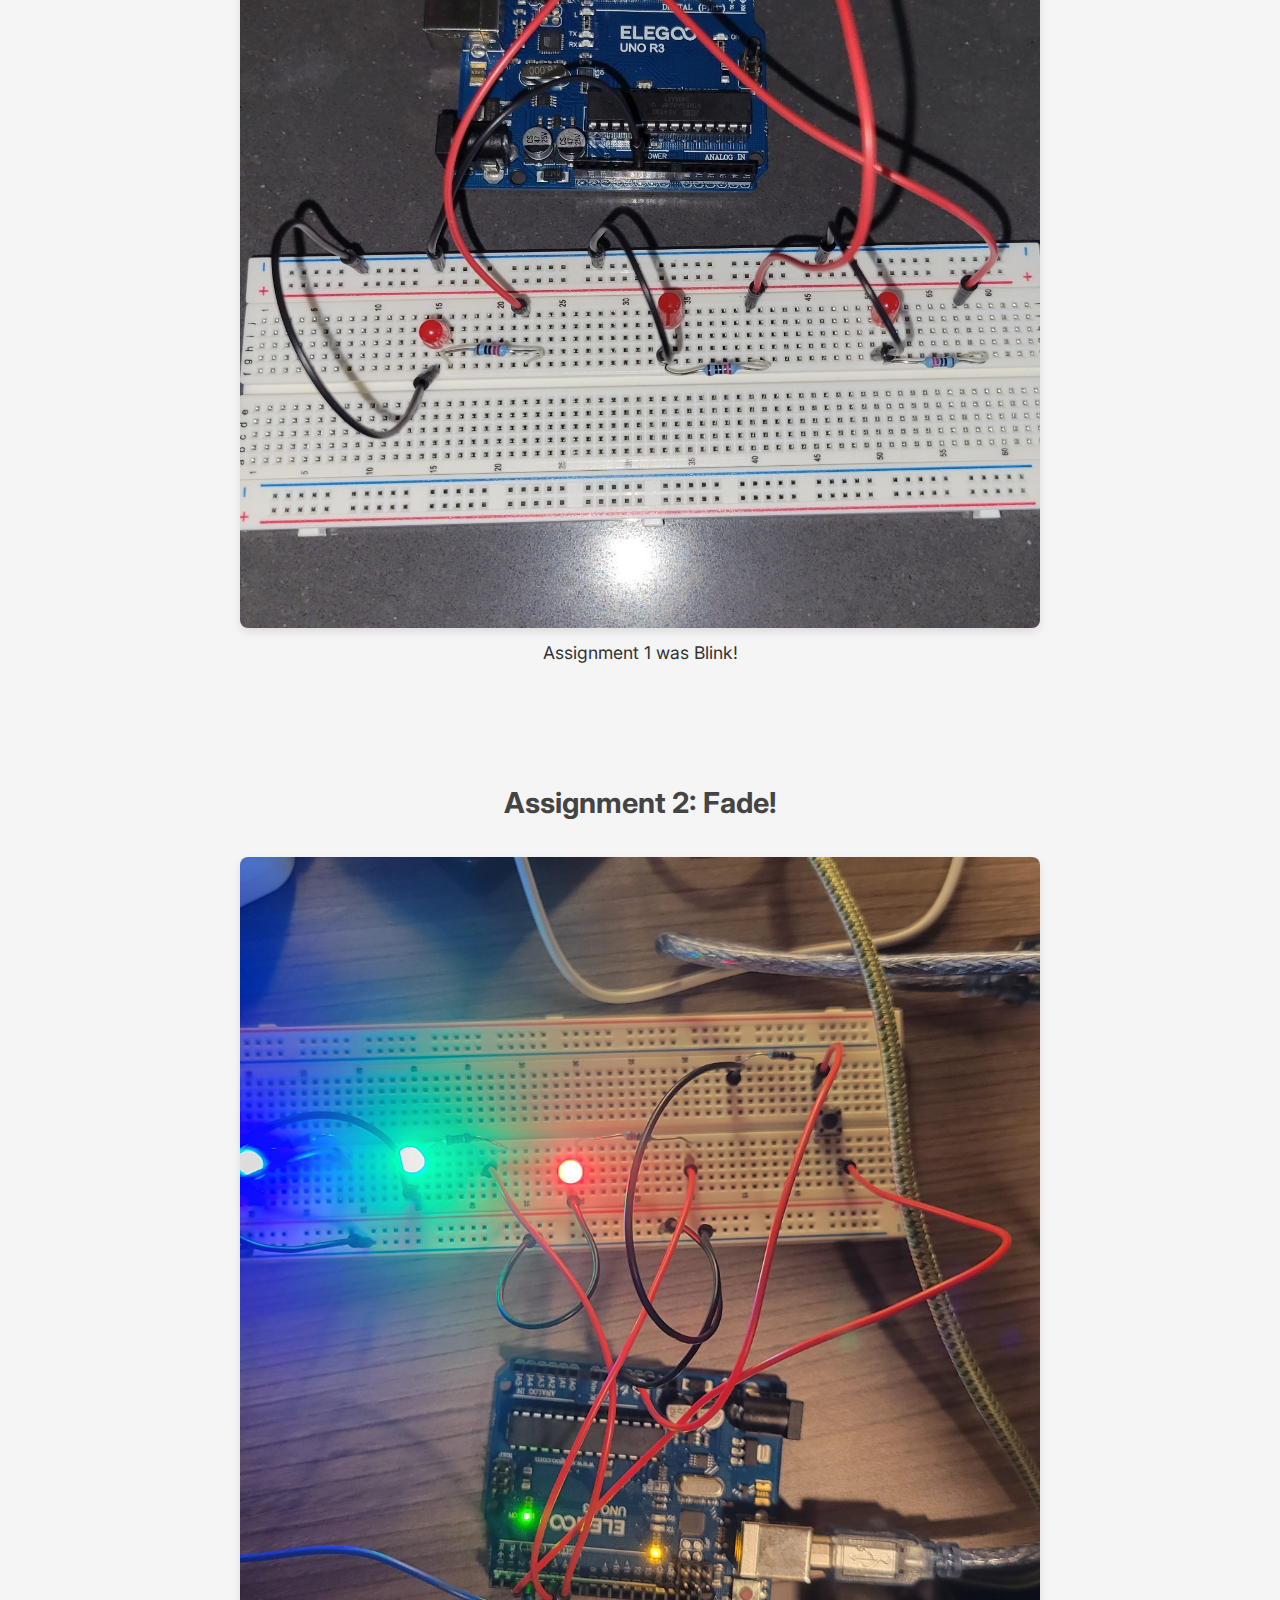
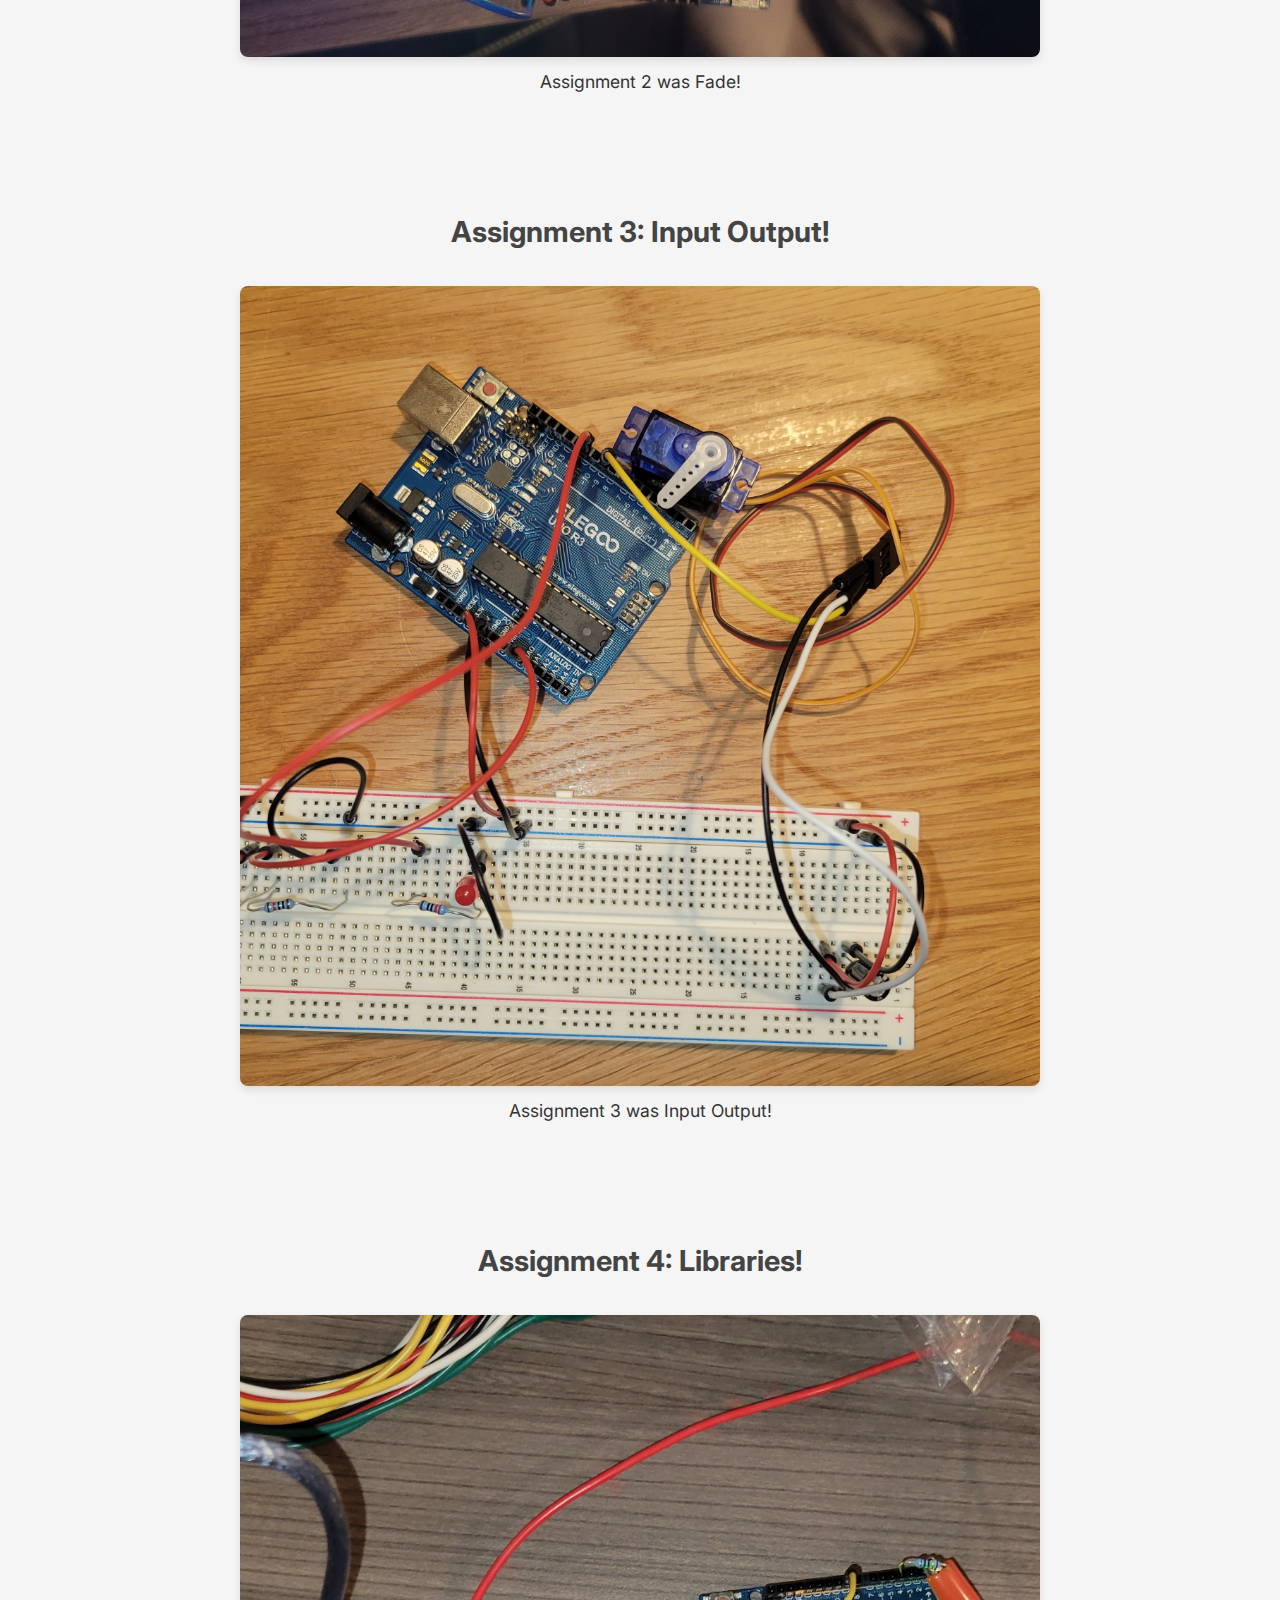
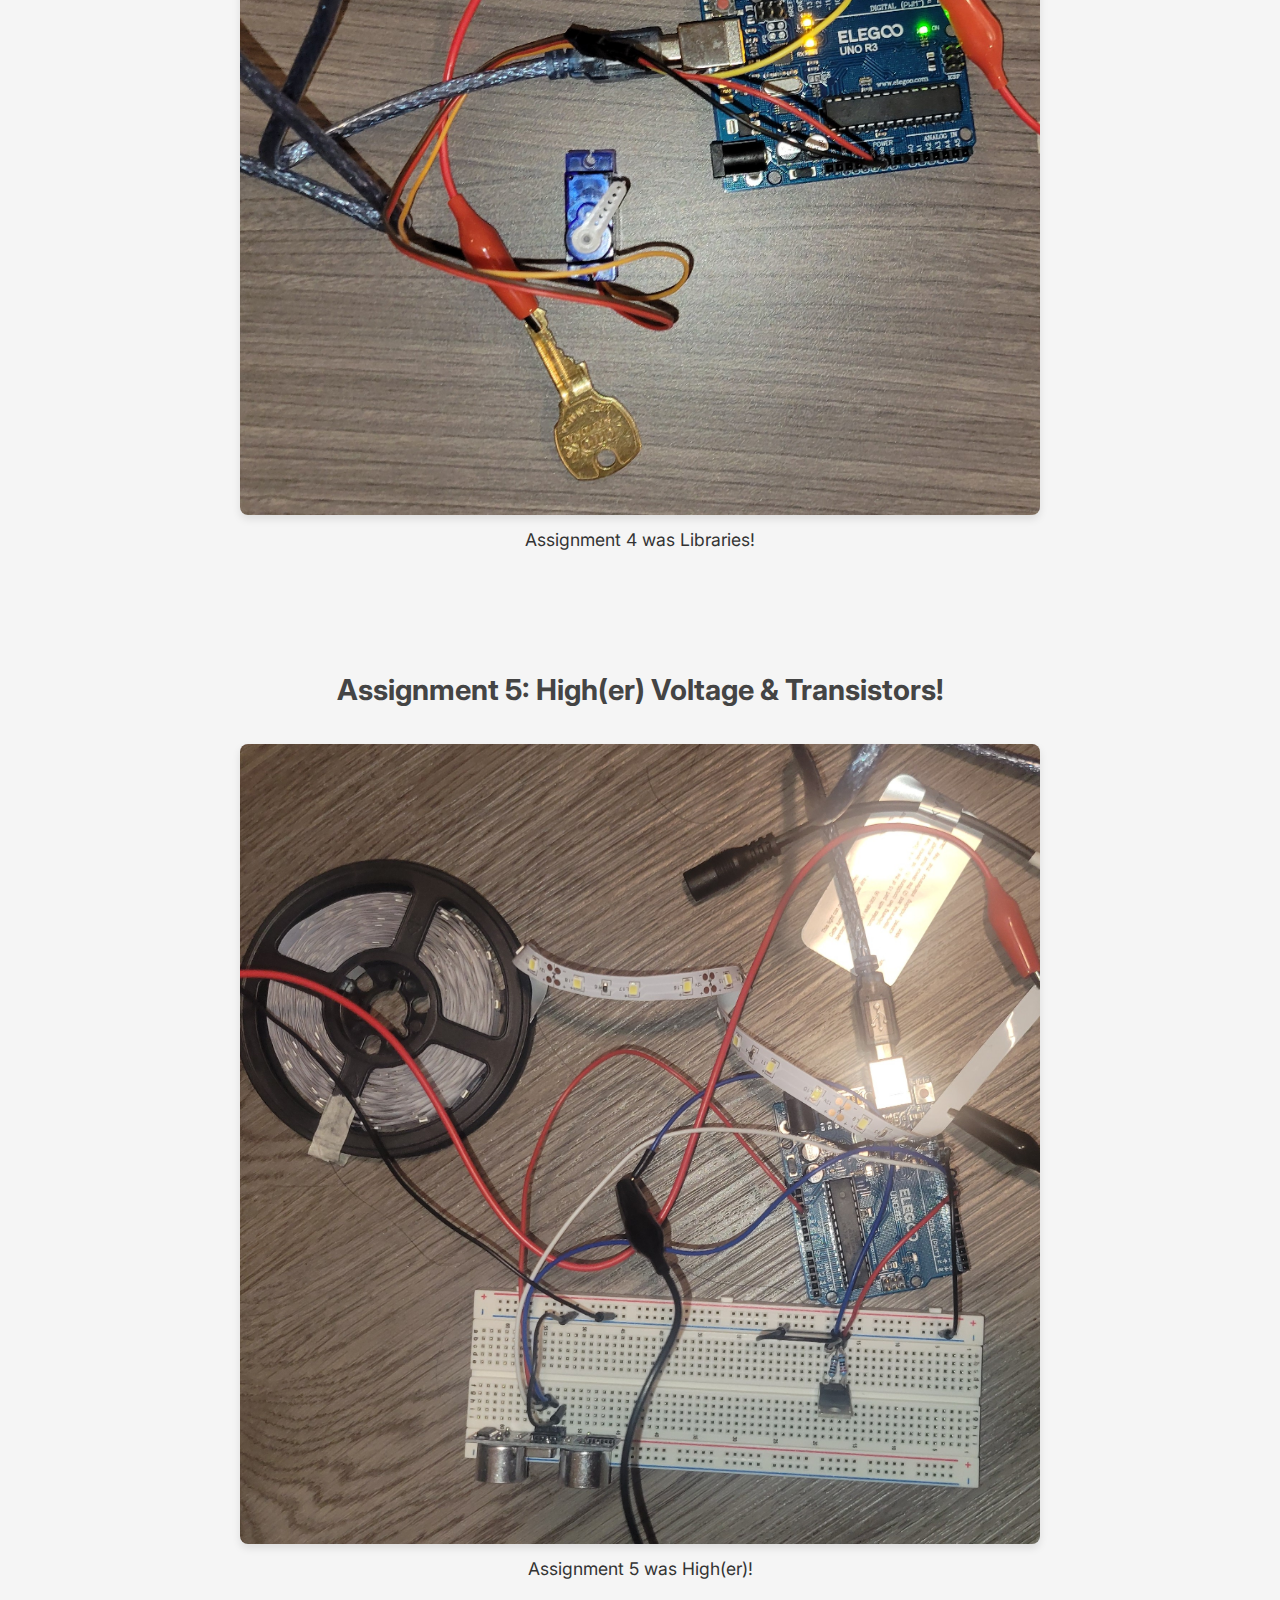
==== commit 6ccd50e8: "Done a5" ====
--- a/index.html
+++ b/index.html
@@ -51,6 +51,14 @@
         </a>
         <p>Assignment 4 was Libraries!</p>
       </div>
+
+      <div class="assignment">
+        <a href="a5.html">
+          <h2>Assignment 5: High(er) Voltage & Transistors!</h2>
+          <img src="a5_top_view.jpg" />
+        </a>
+        <p>Assignment 5 was High(er)!</p>
+      </div>
     </div>
   </body>
 </html>
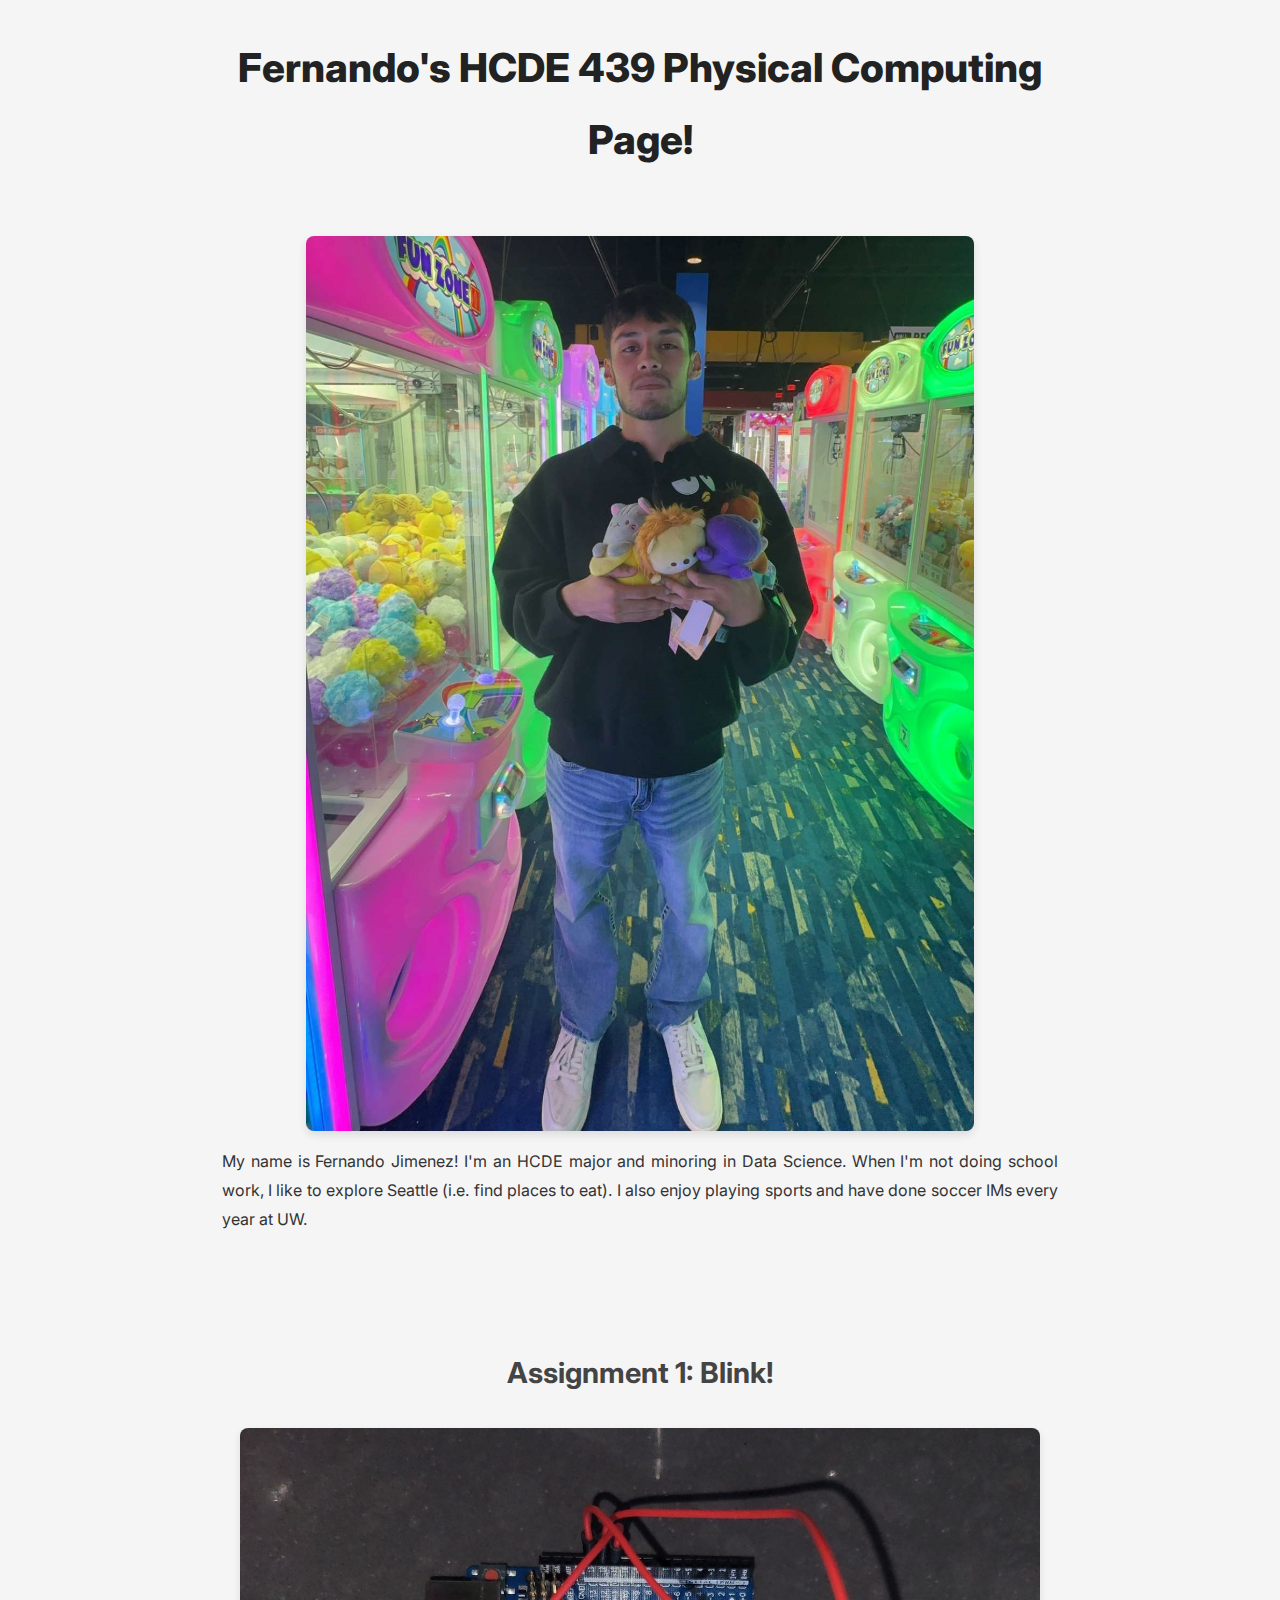
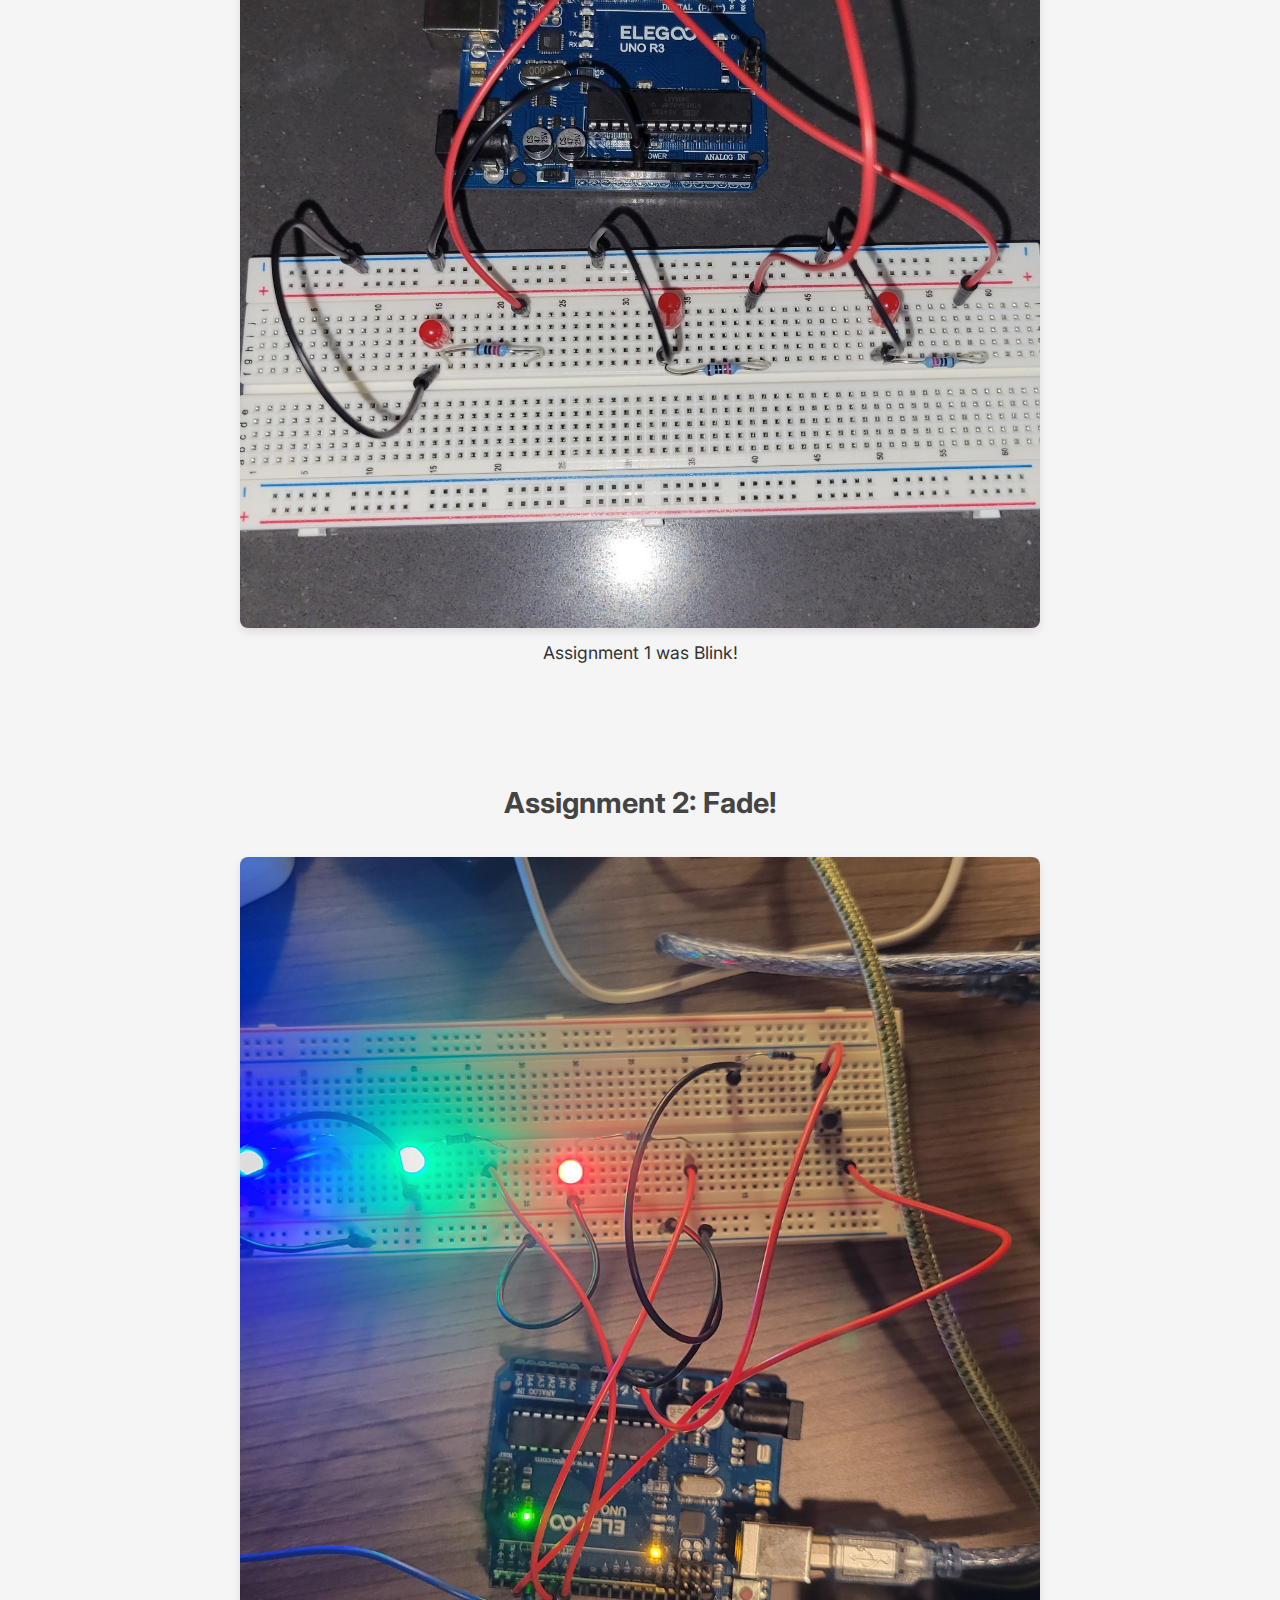
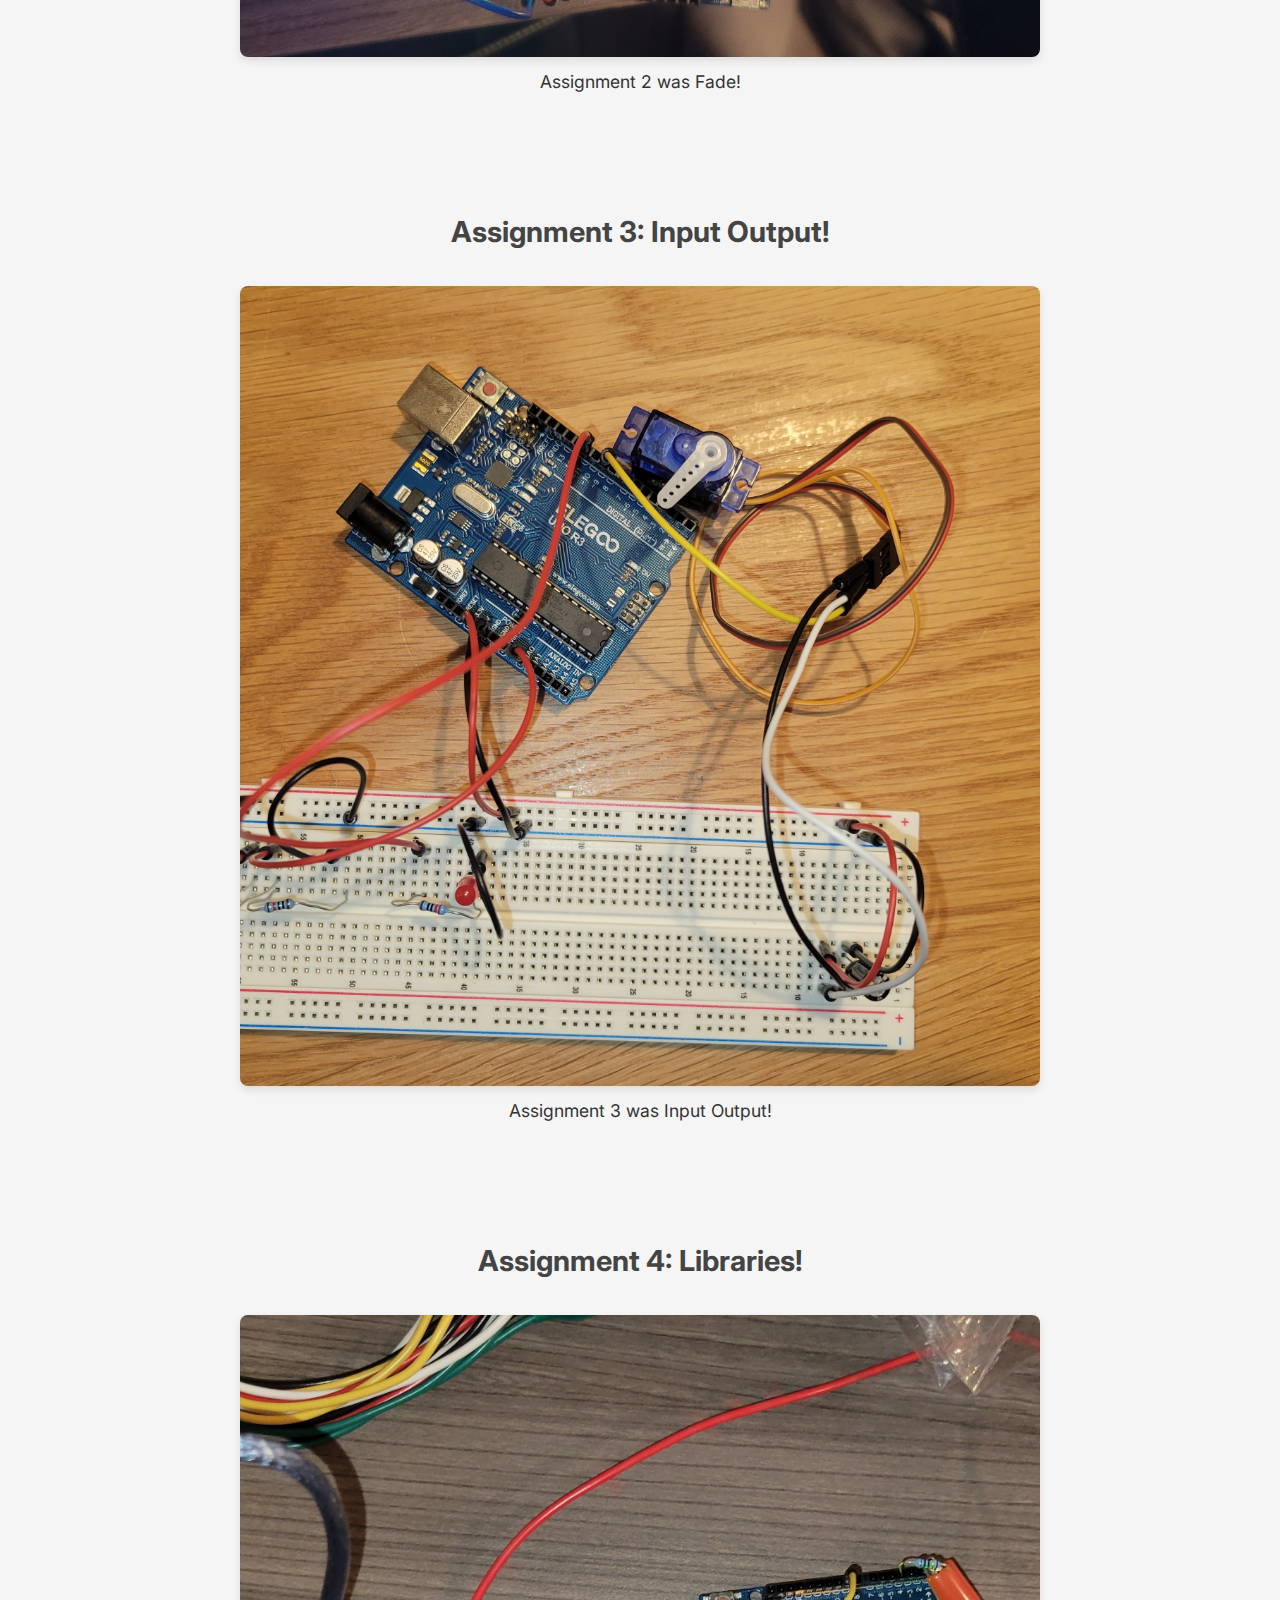
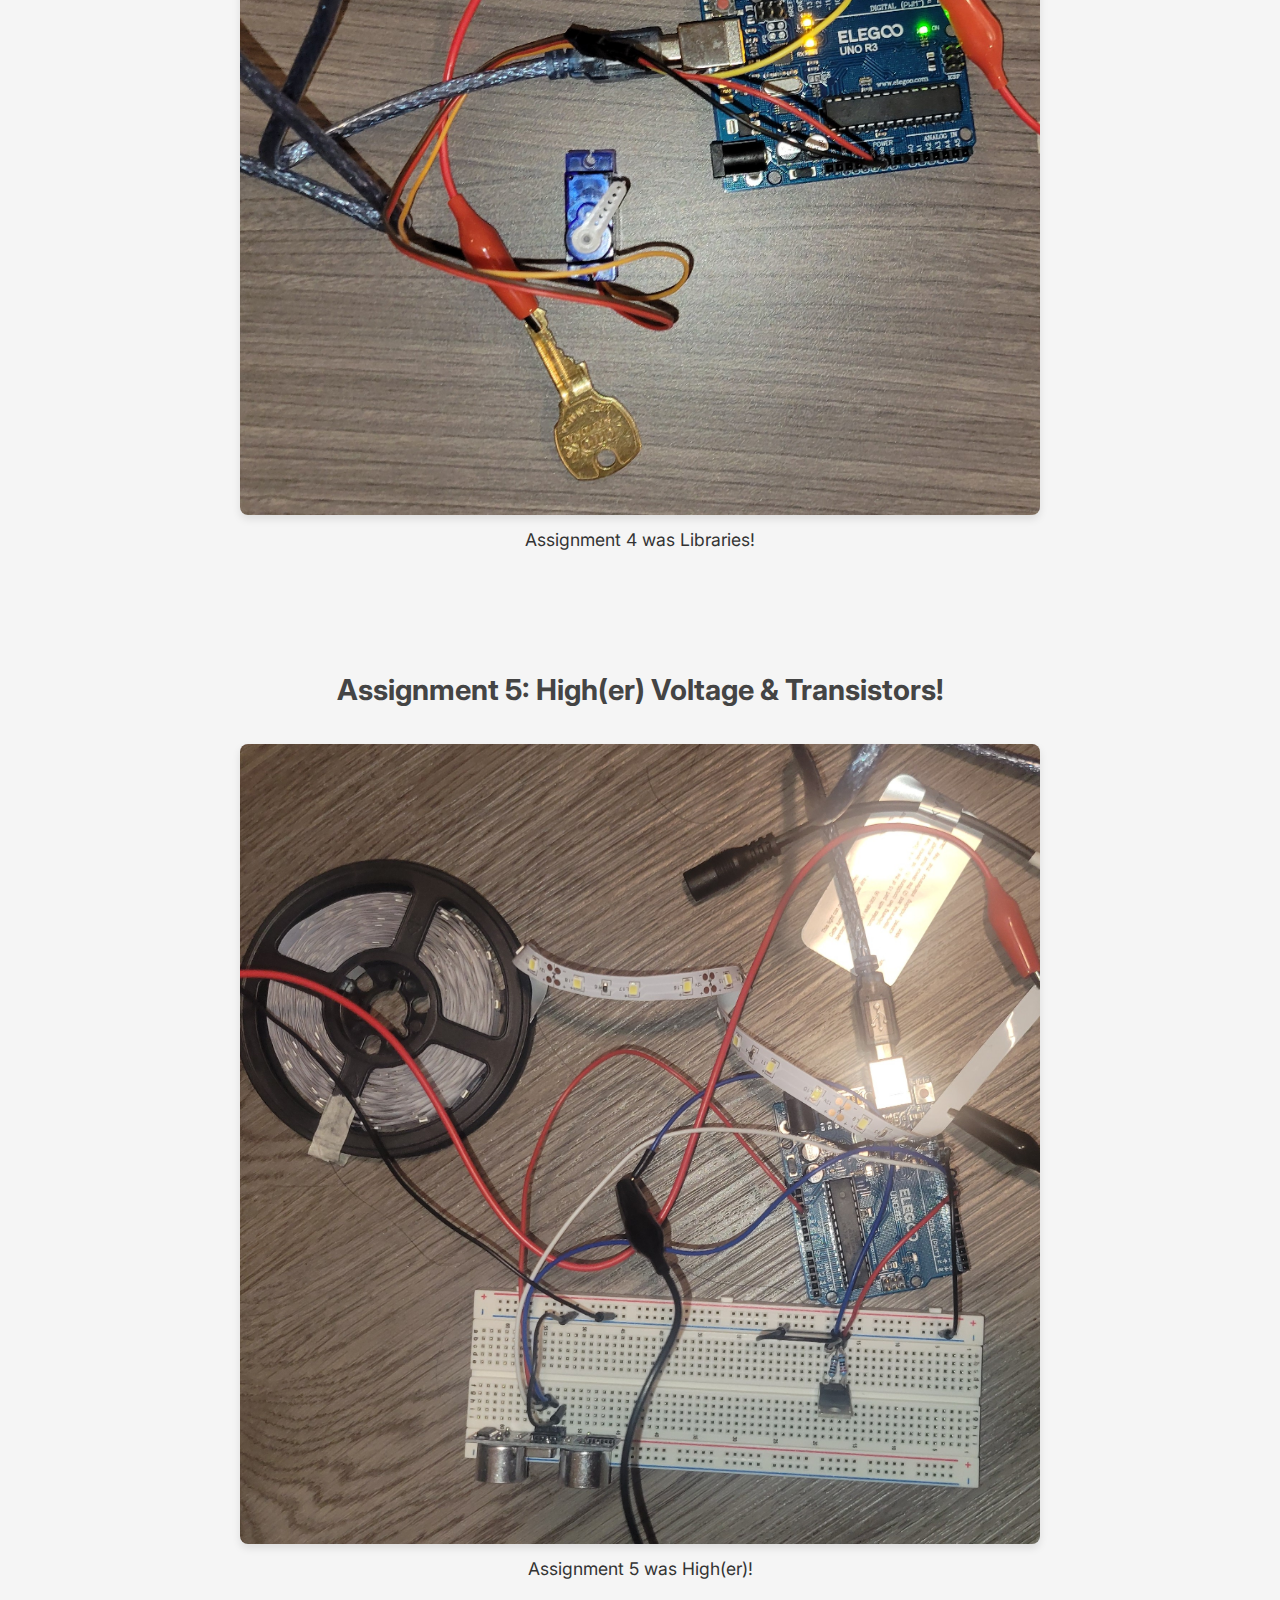
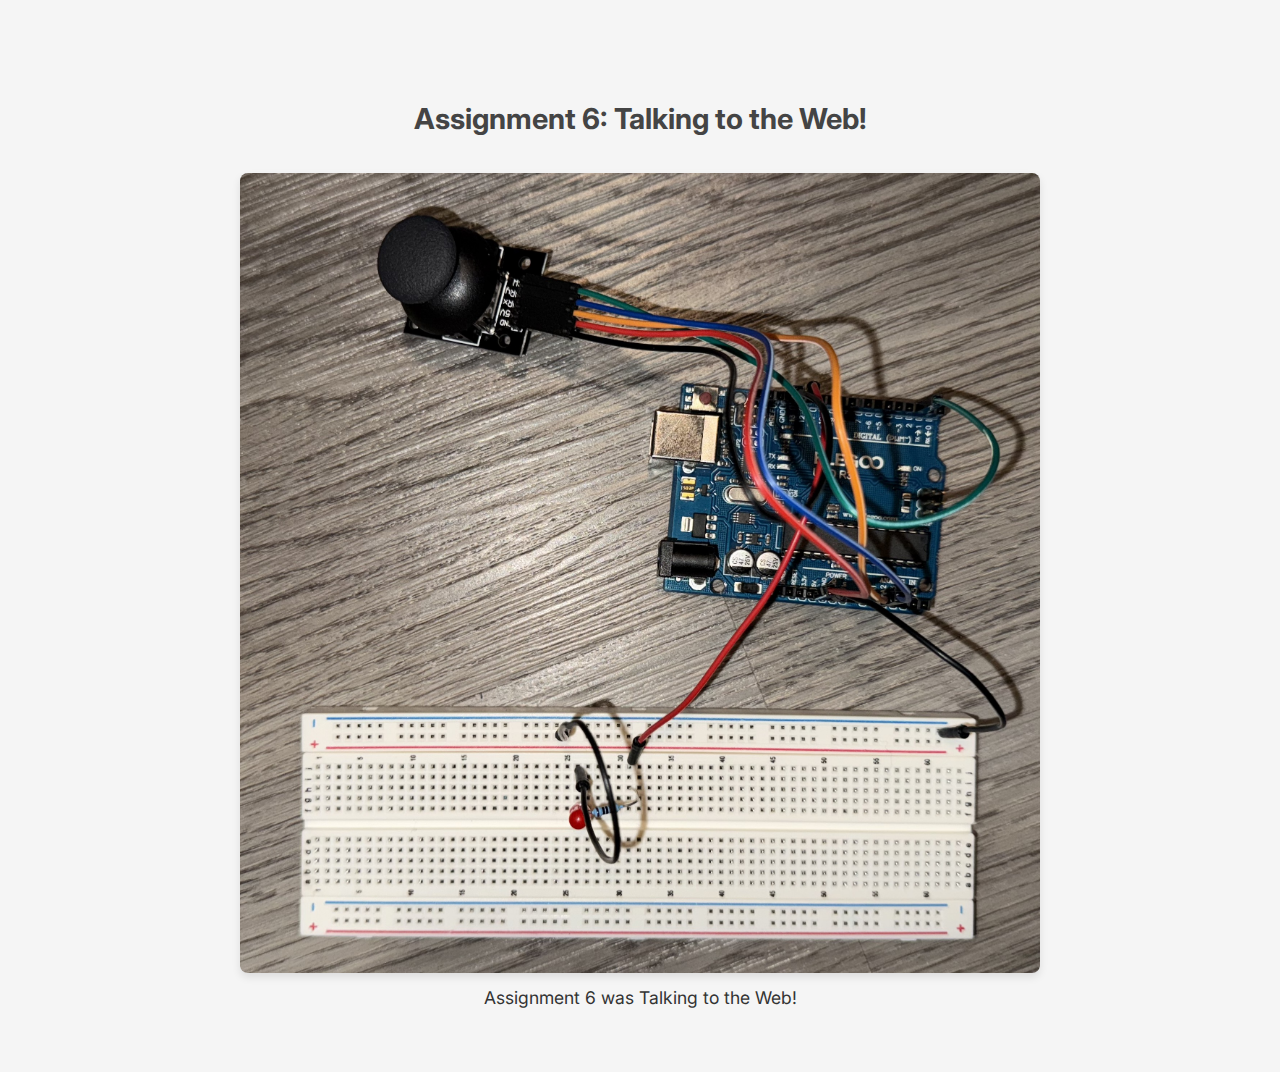
==== commit 2afeee54: "A6 done" ====
--- a/index.html
+++ b/index.html
@@ -59,6 +59,14 @@
         </a>
         <p>Assignment 5 was High(er)!</p>
       </div>
+
+      <div class="assignment">
+        <a href="a6.html">
+          <h2>Assignment 6: Talking to the Web!</h2>
+          <img src="a6_top_view.jpeg" />
+        </a>
+        <p>Assignment 6 was Talking to the Web!</p>
+      </div>
     </div>
   </body>
 </html>
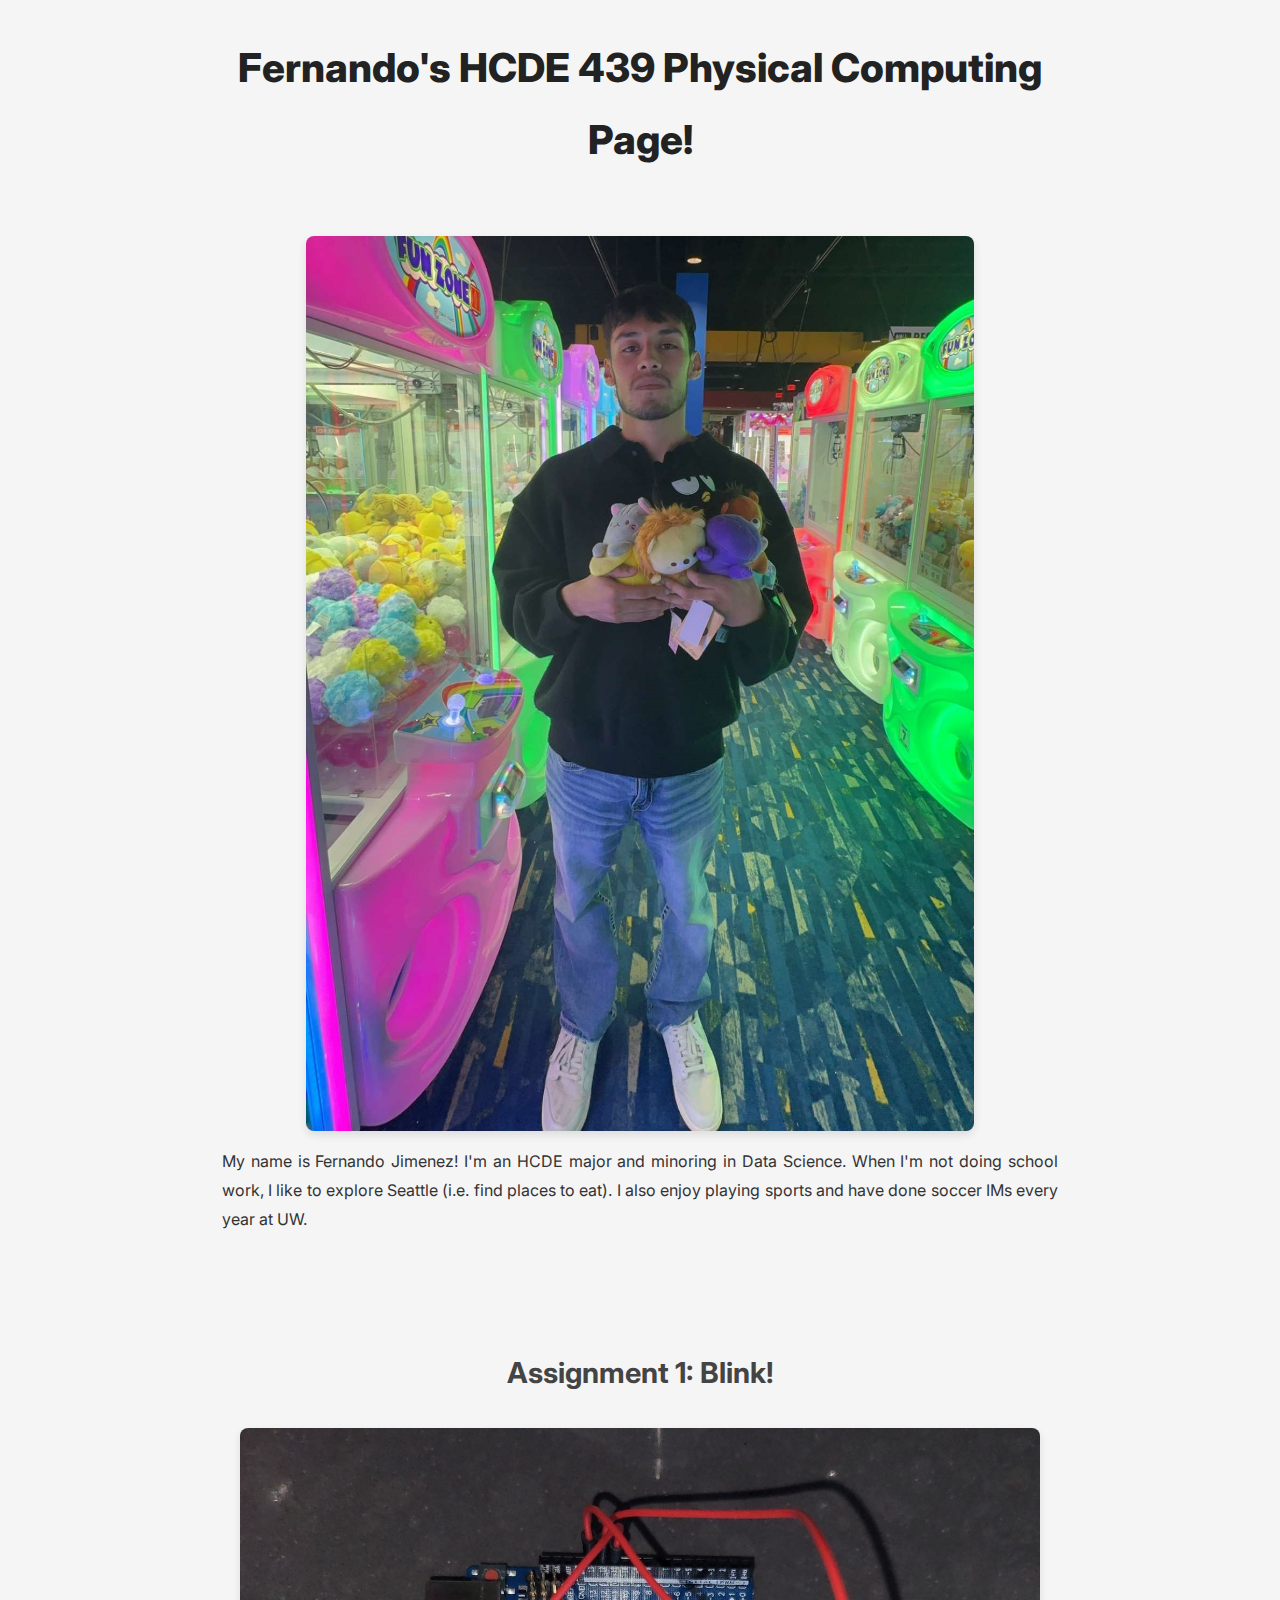
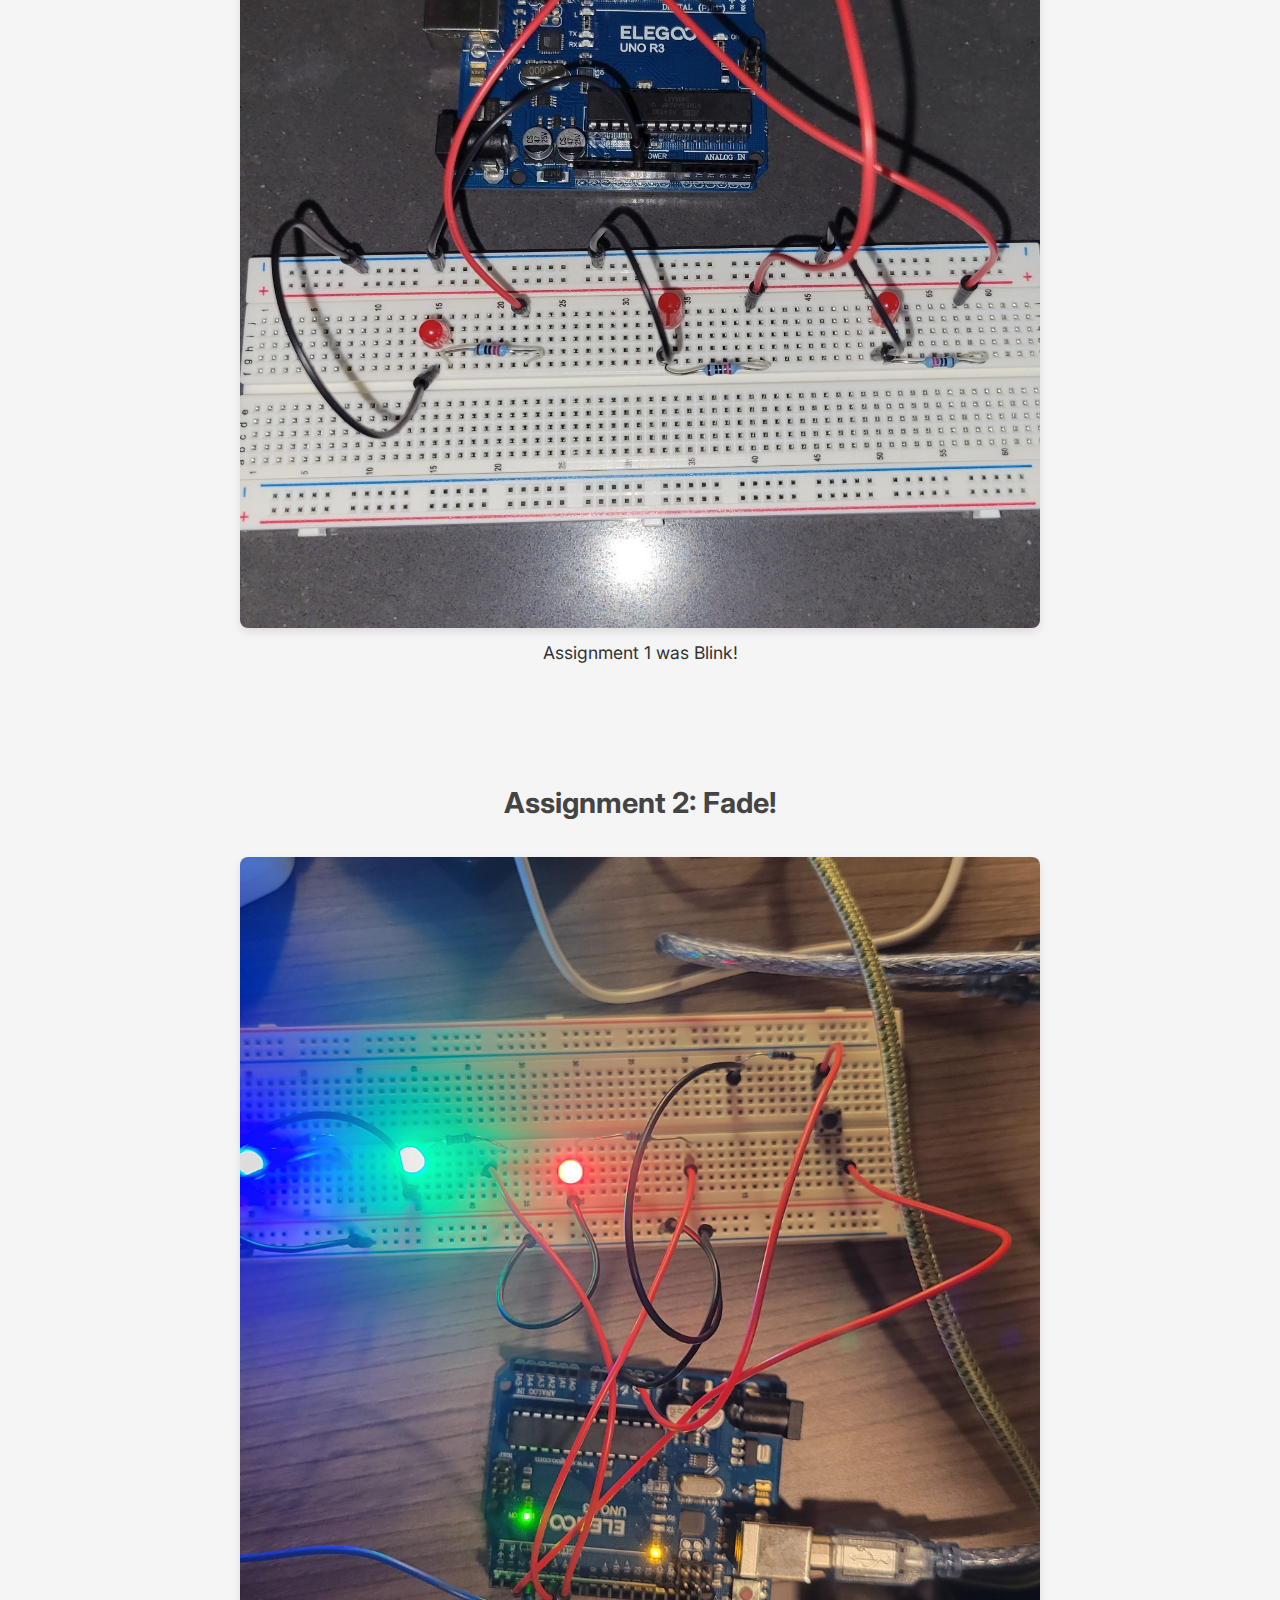
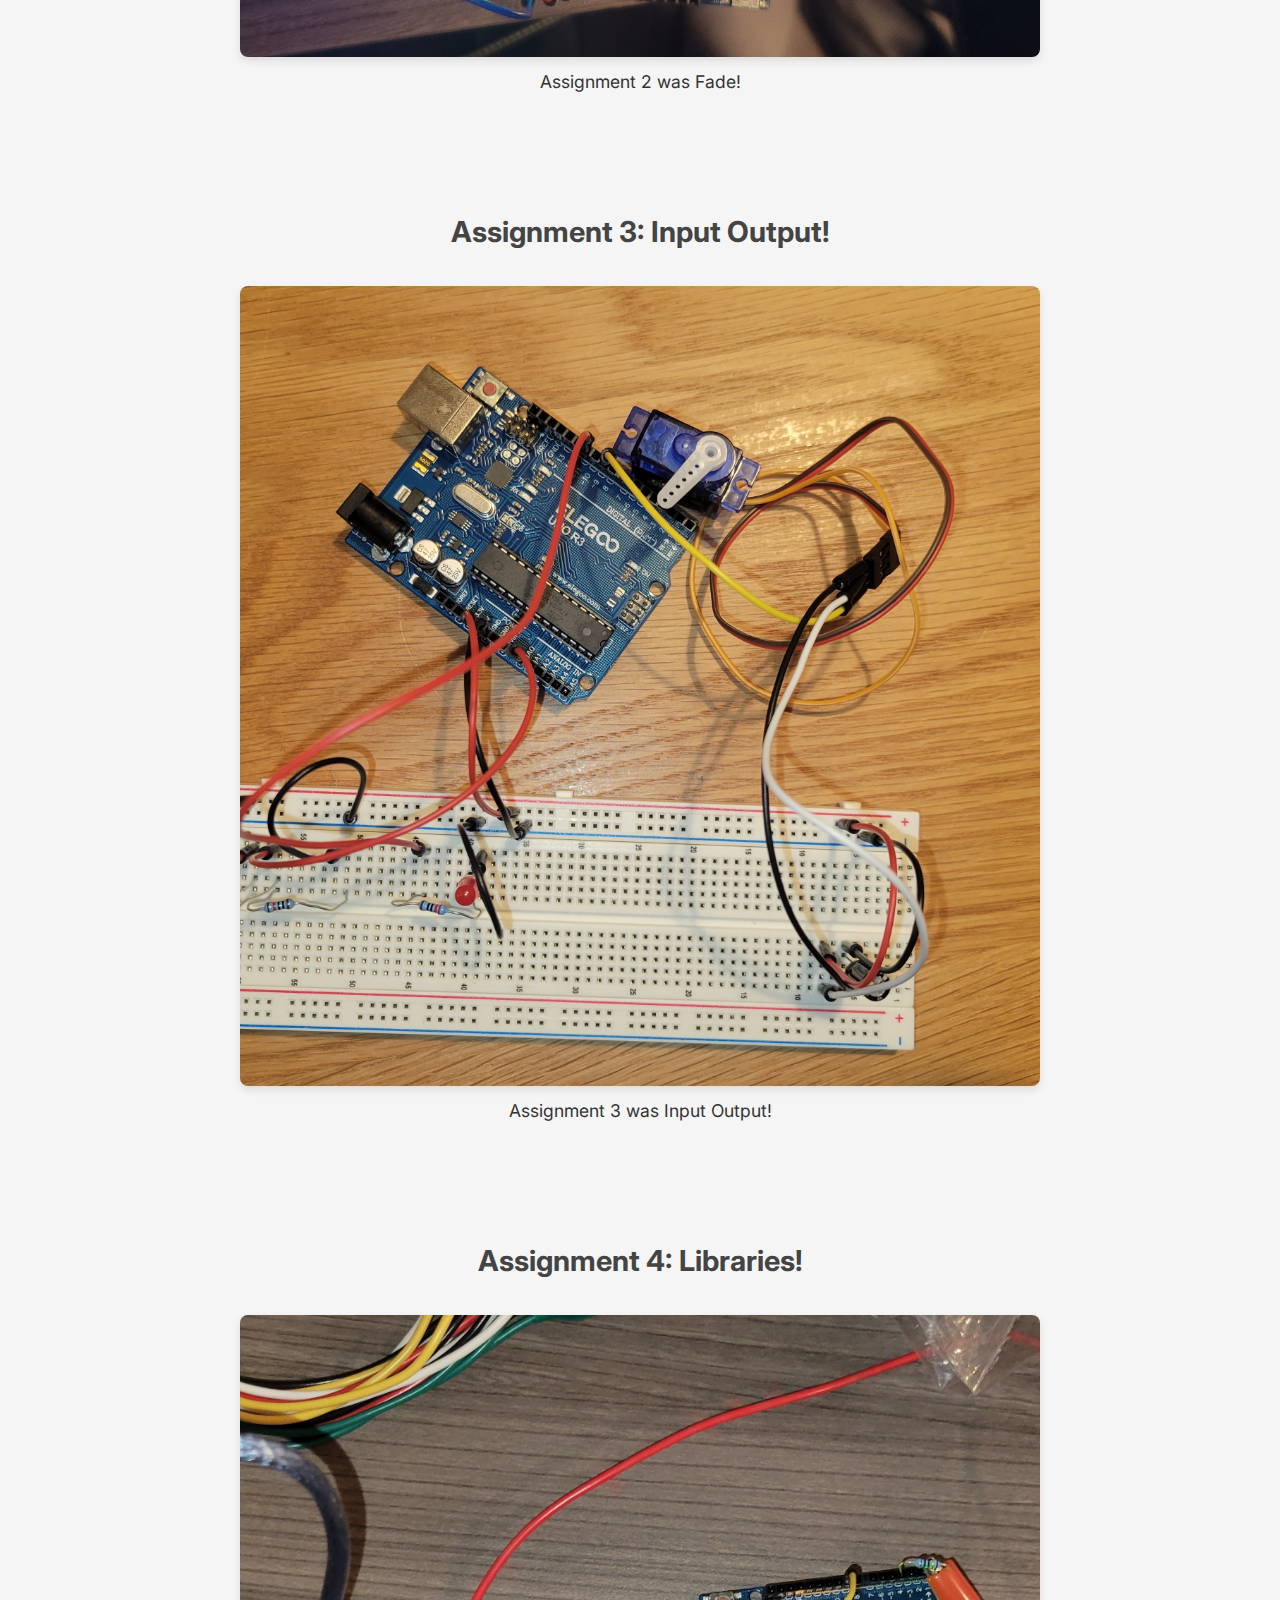
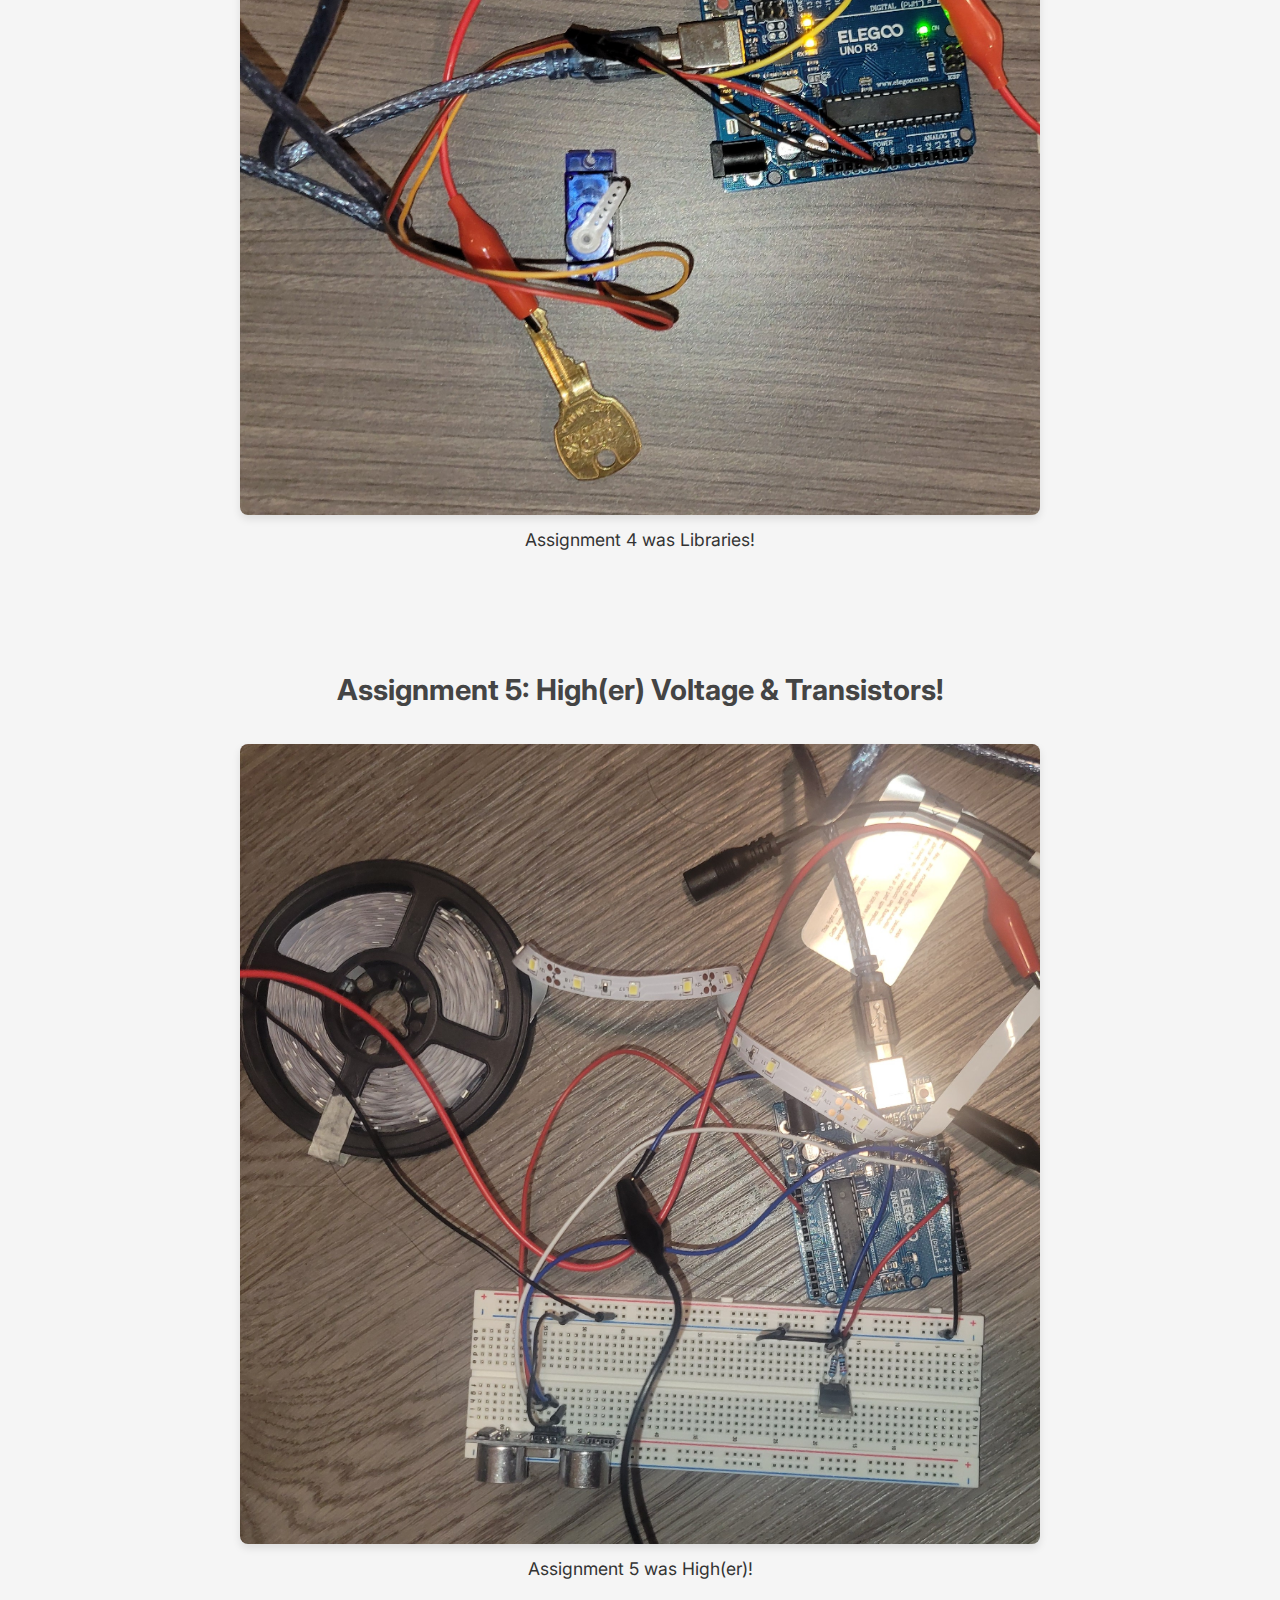
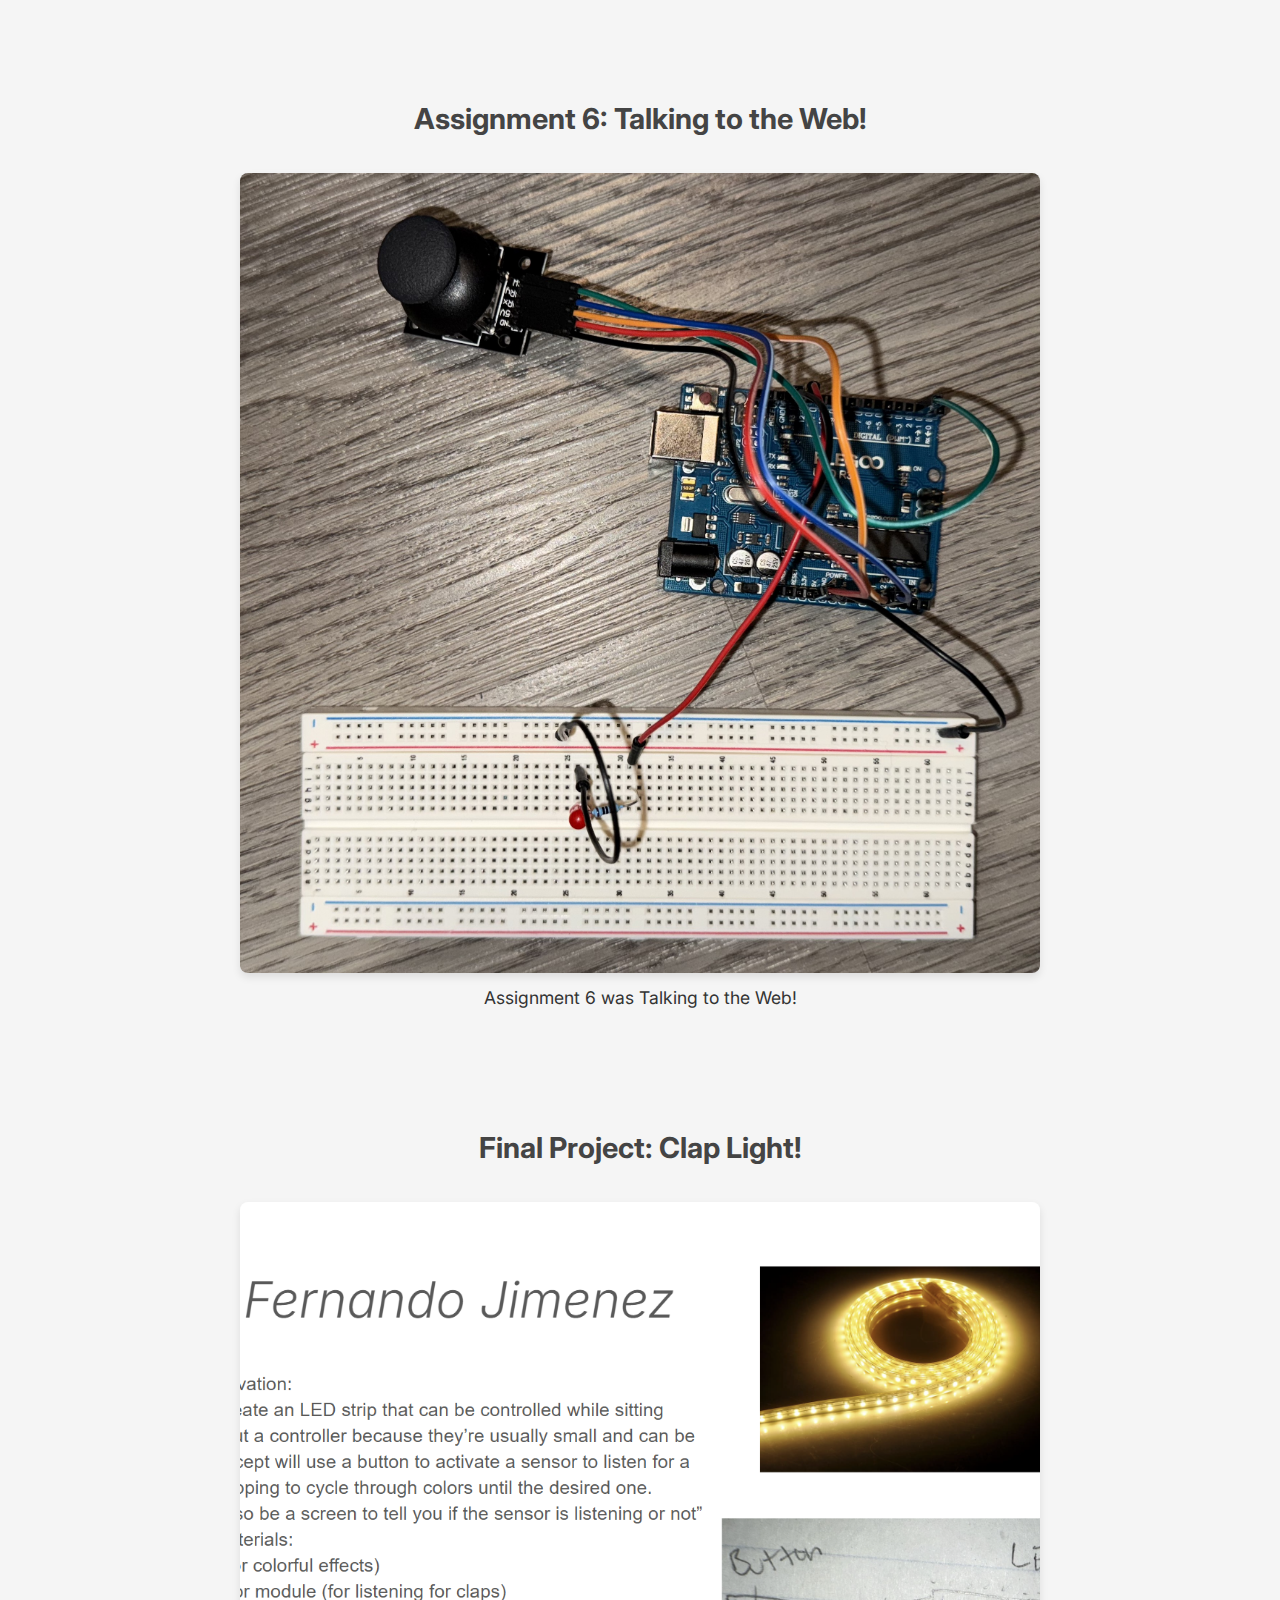
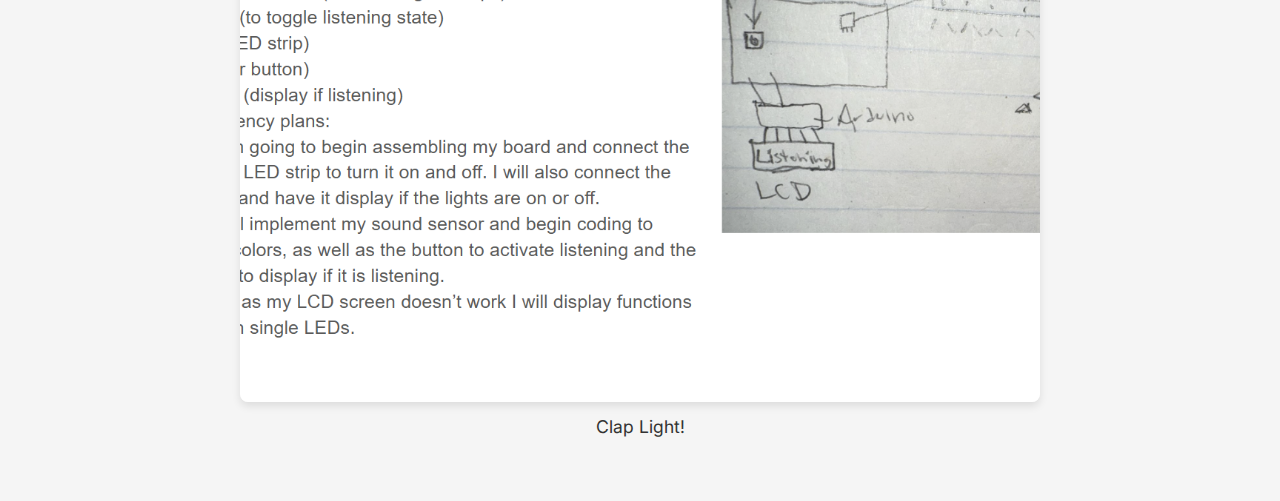
==== commit 253a9b3b: "Final Proposal Added" ====
--- a/index.html
+++ b/index.html
@@ -67,6 +67,13 @@
         </a>
         <p>Assignment 6 was Talking to the Web!</p>
       </div>
+      <div class="assignment">
+        <a href="final.html">
+          <h2>Final Project: Clap Light!</h2>
+          <img src="final_preview.png" />
+        </a>
+        <p>Clap Light!</p>
+      </div>
     </div>
   </body>
 </html>
